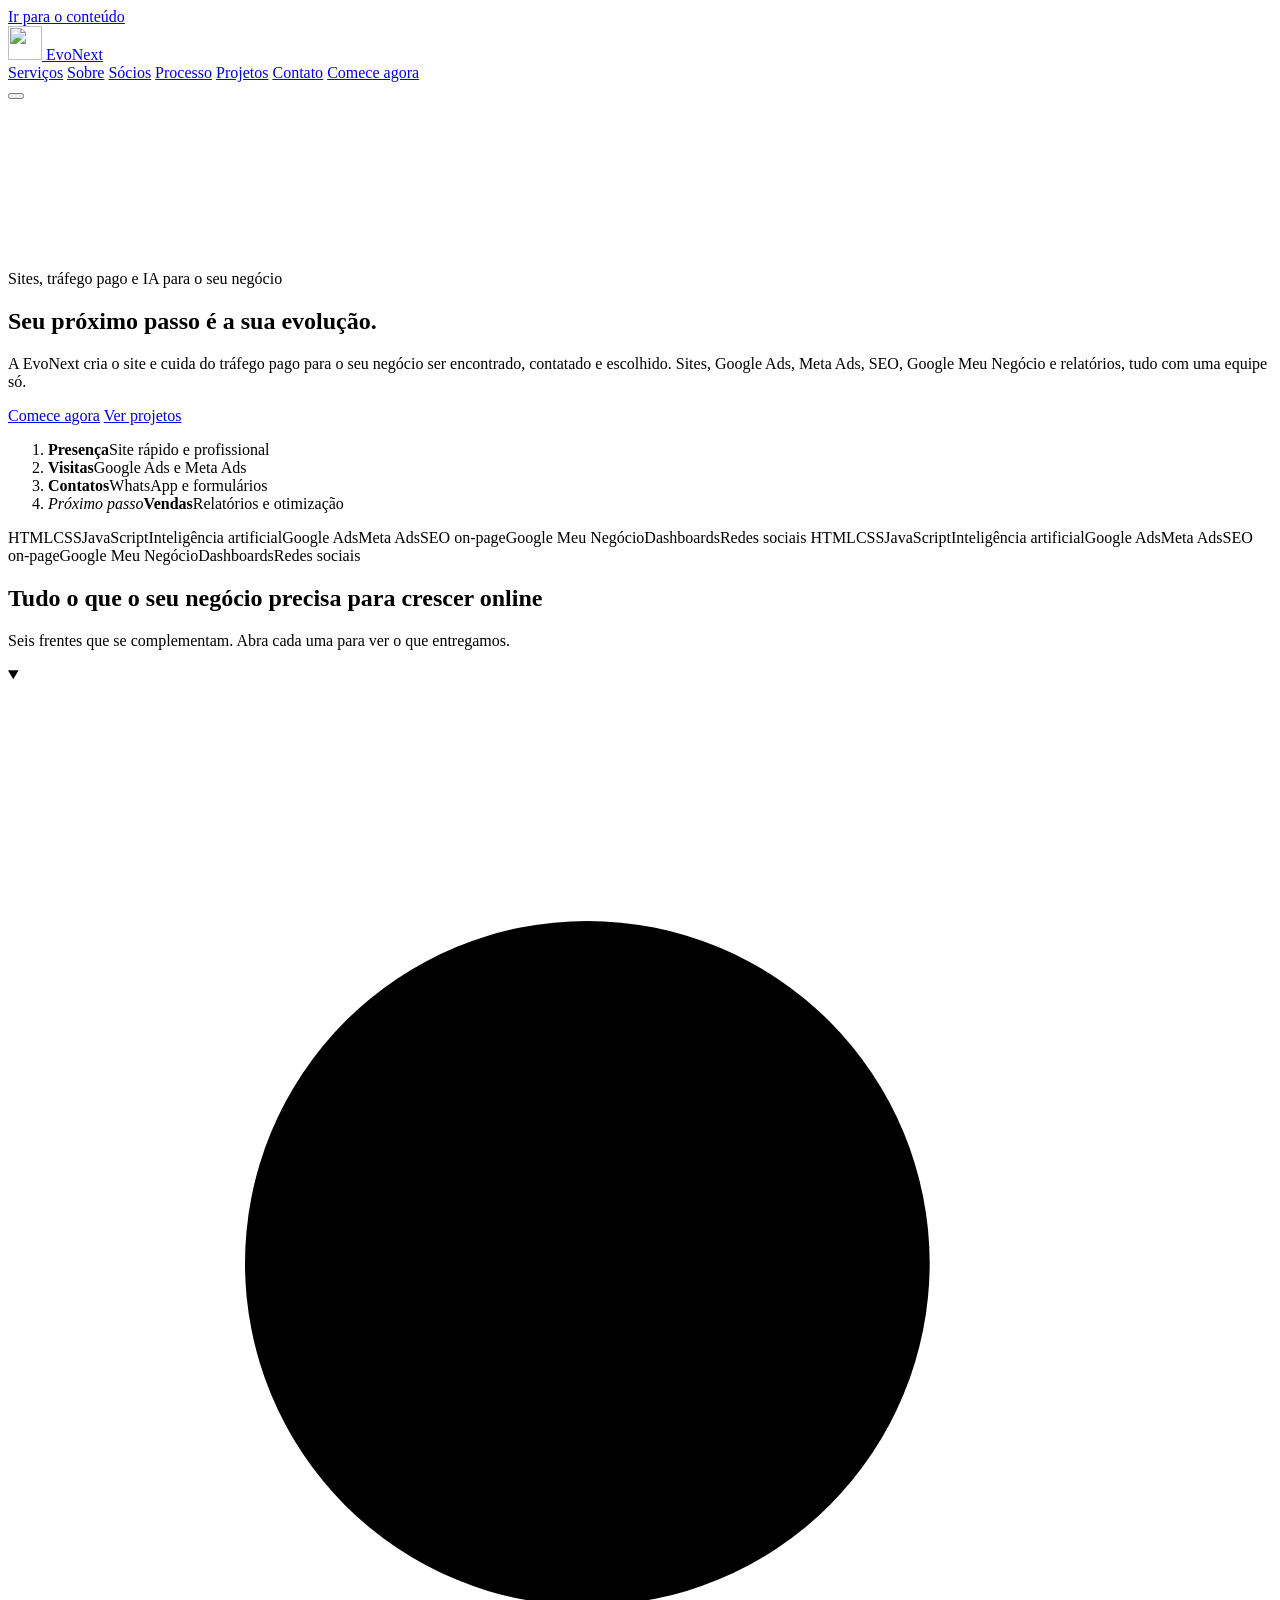
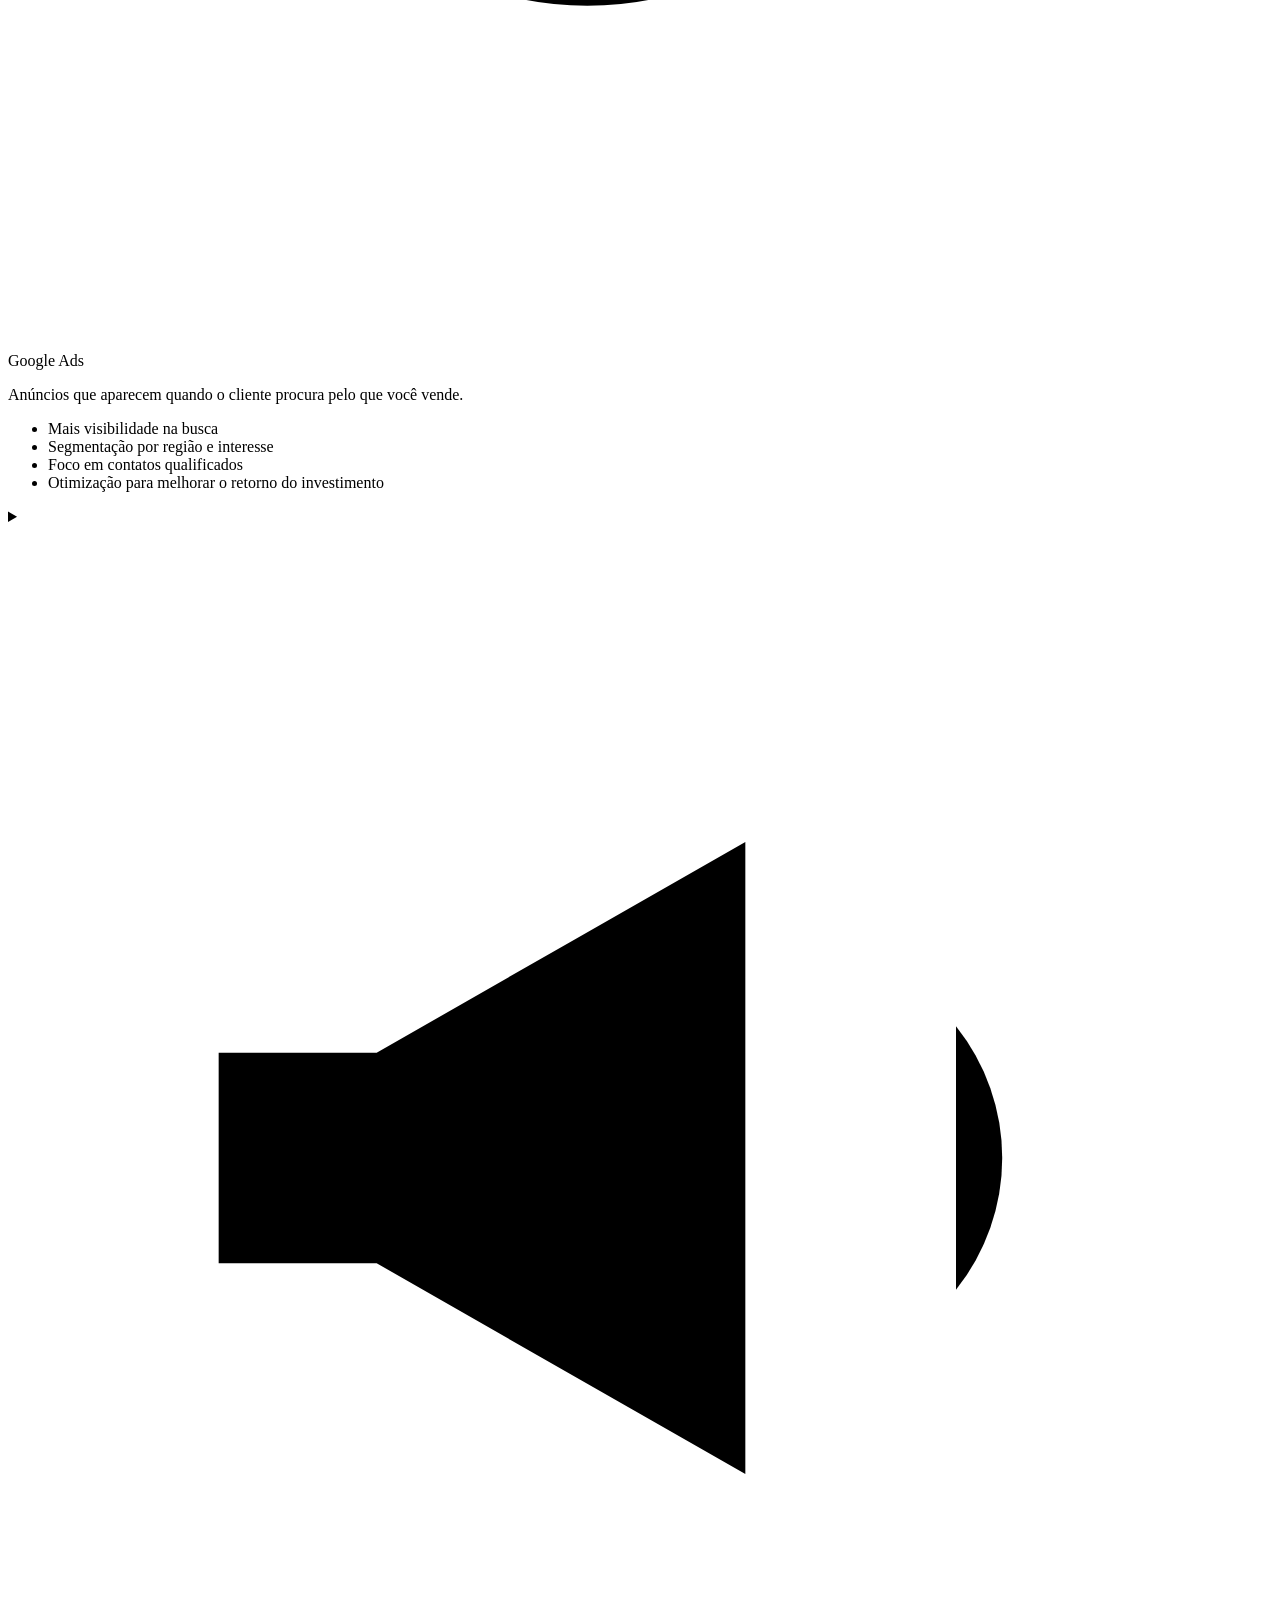
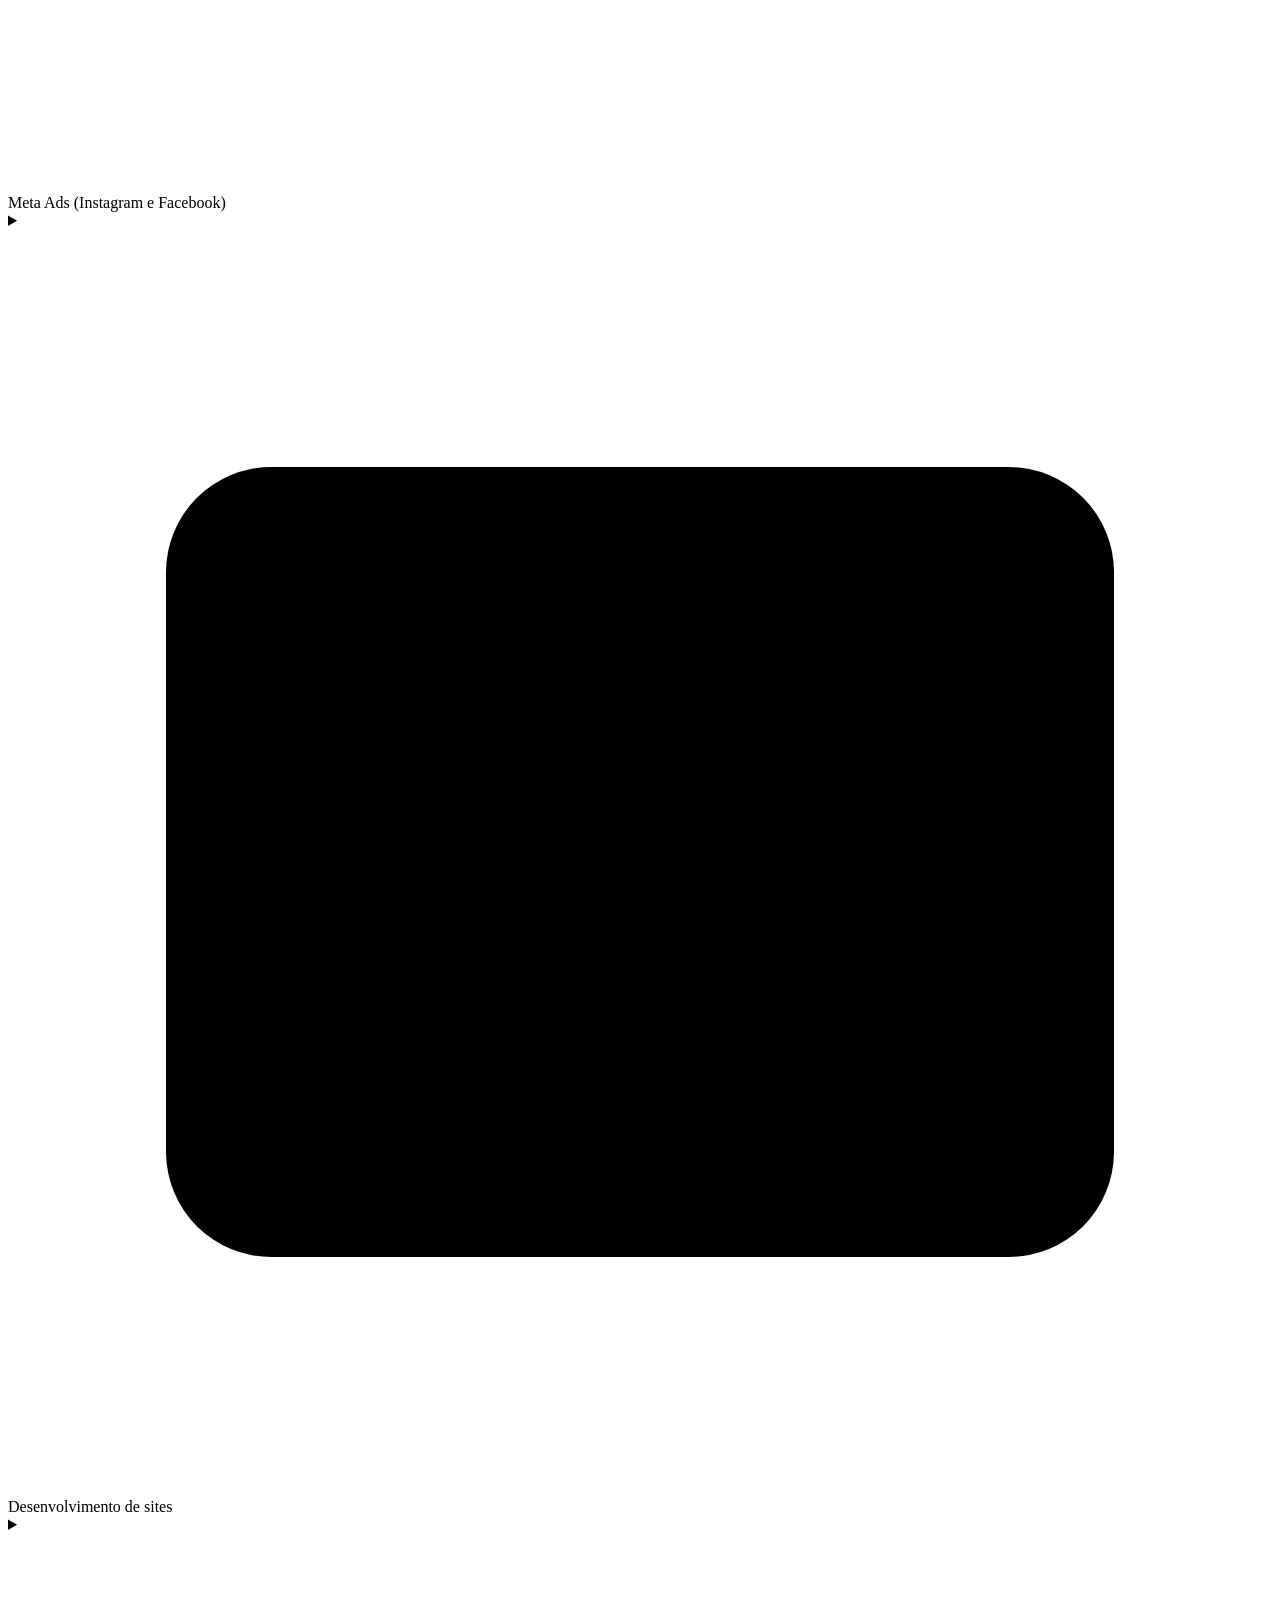
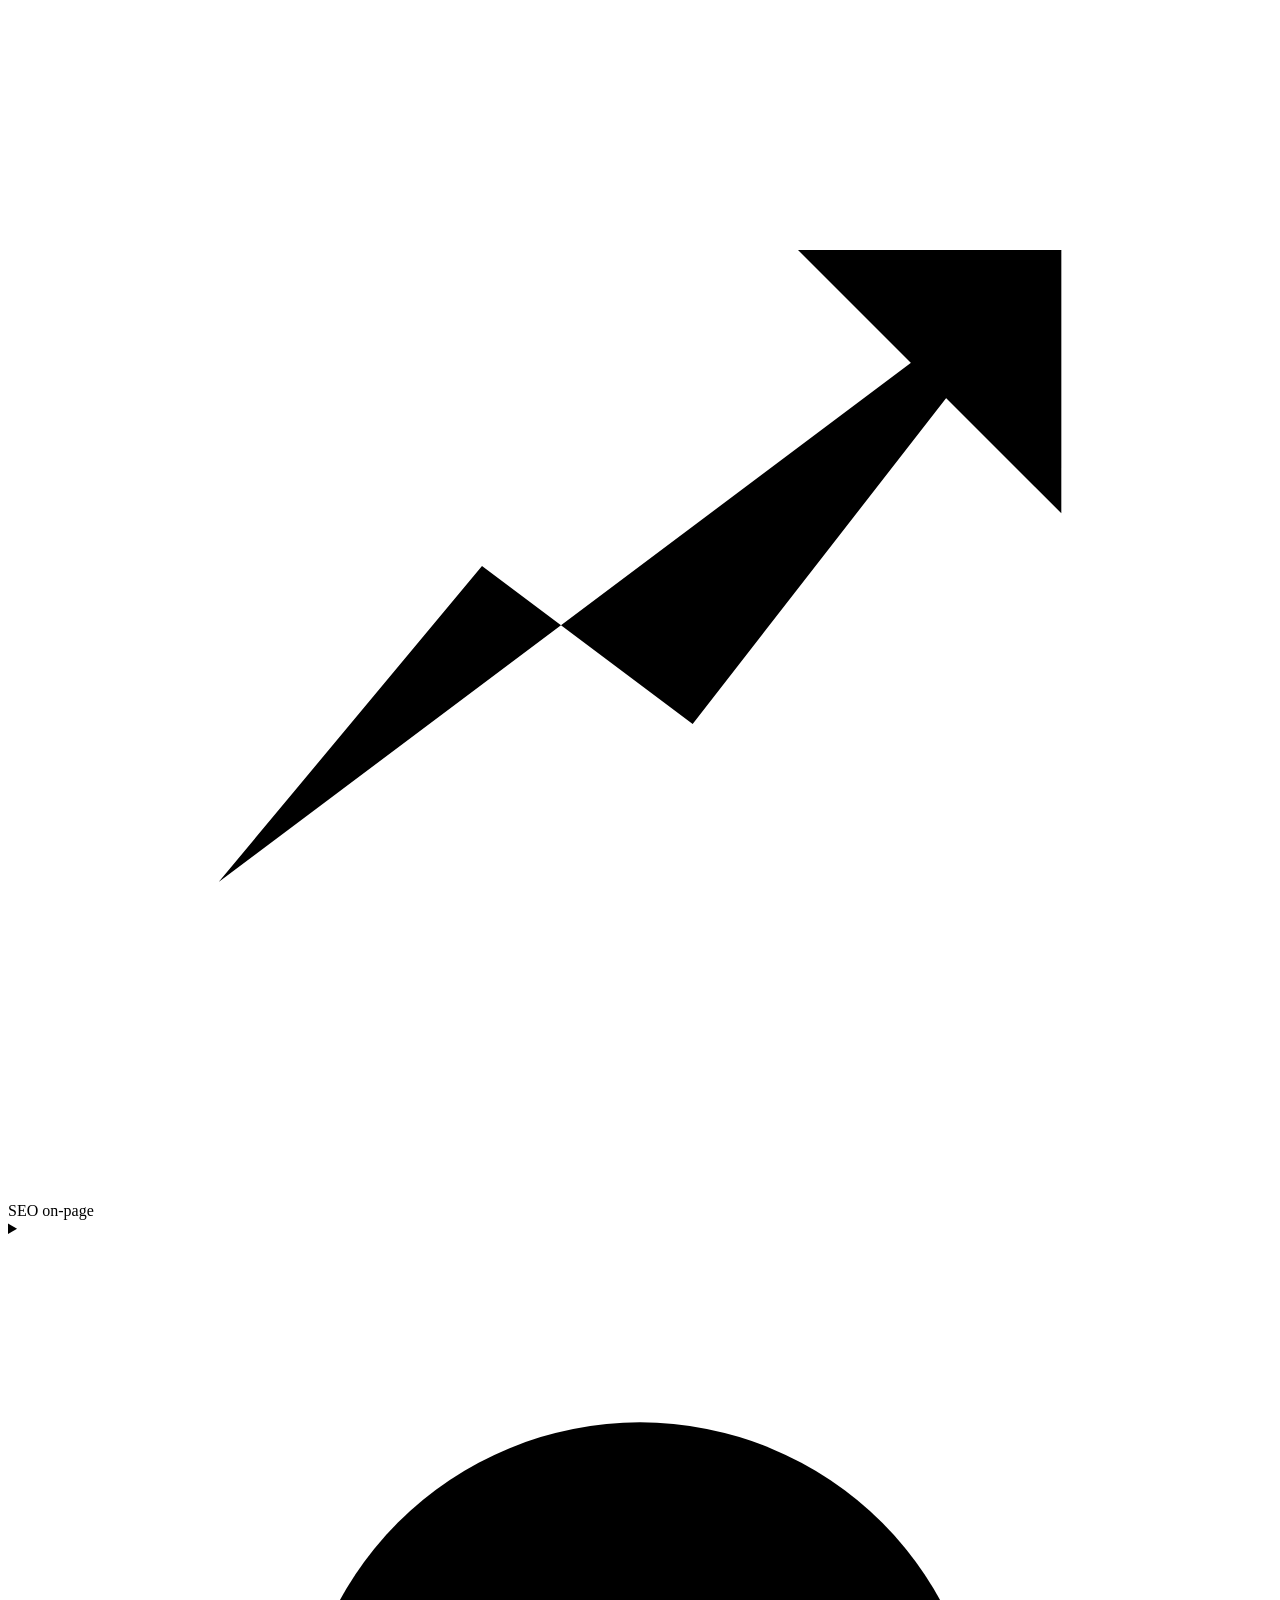
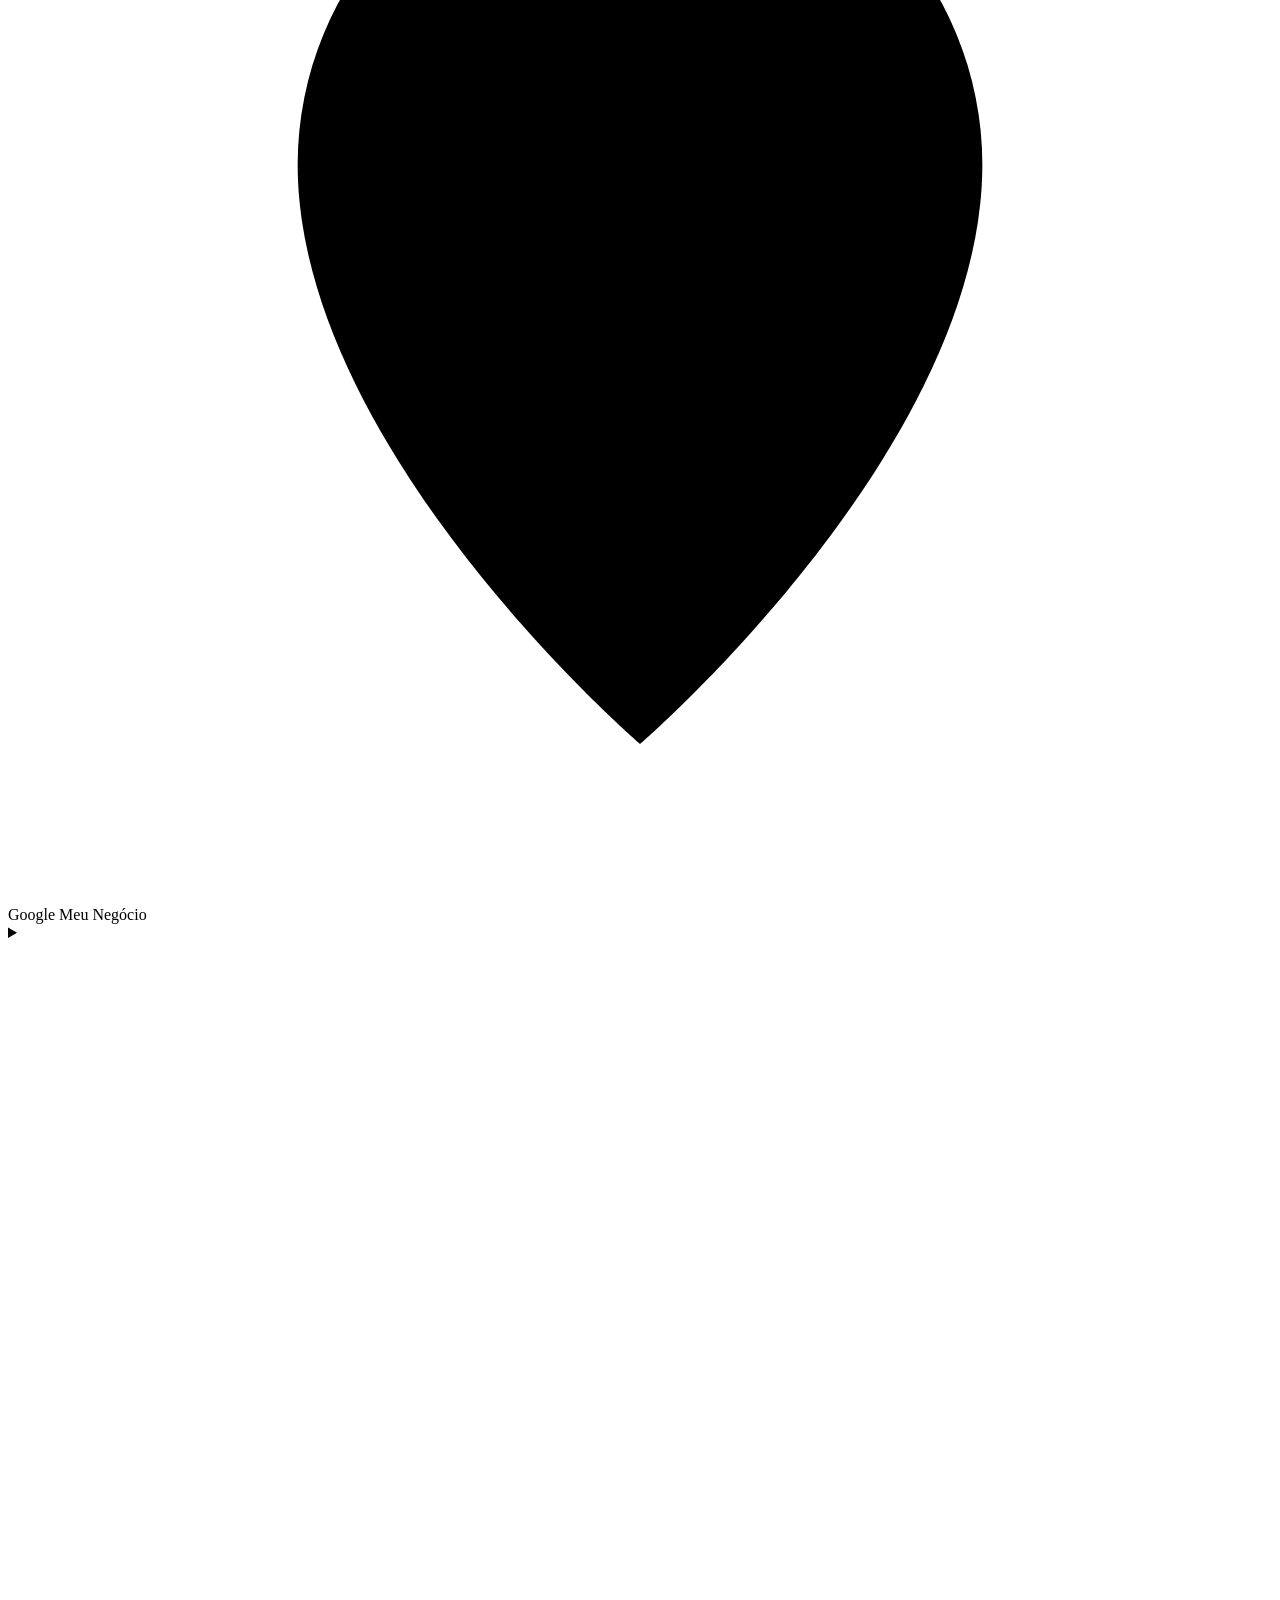
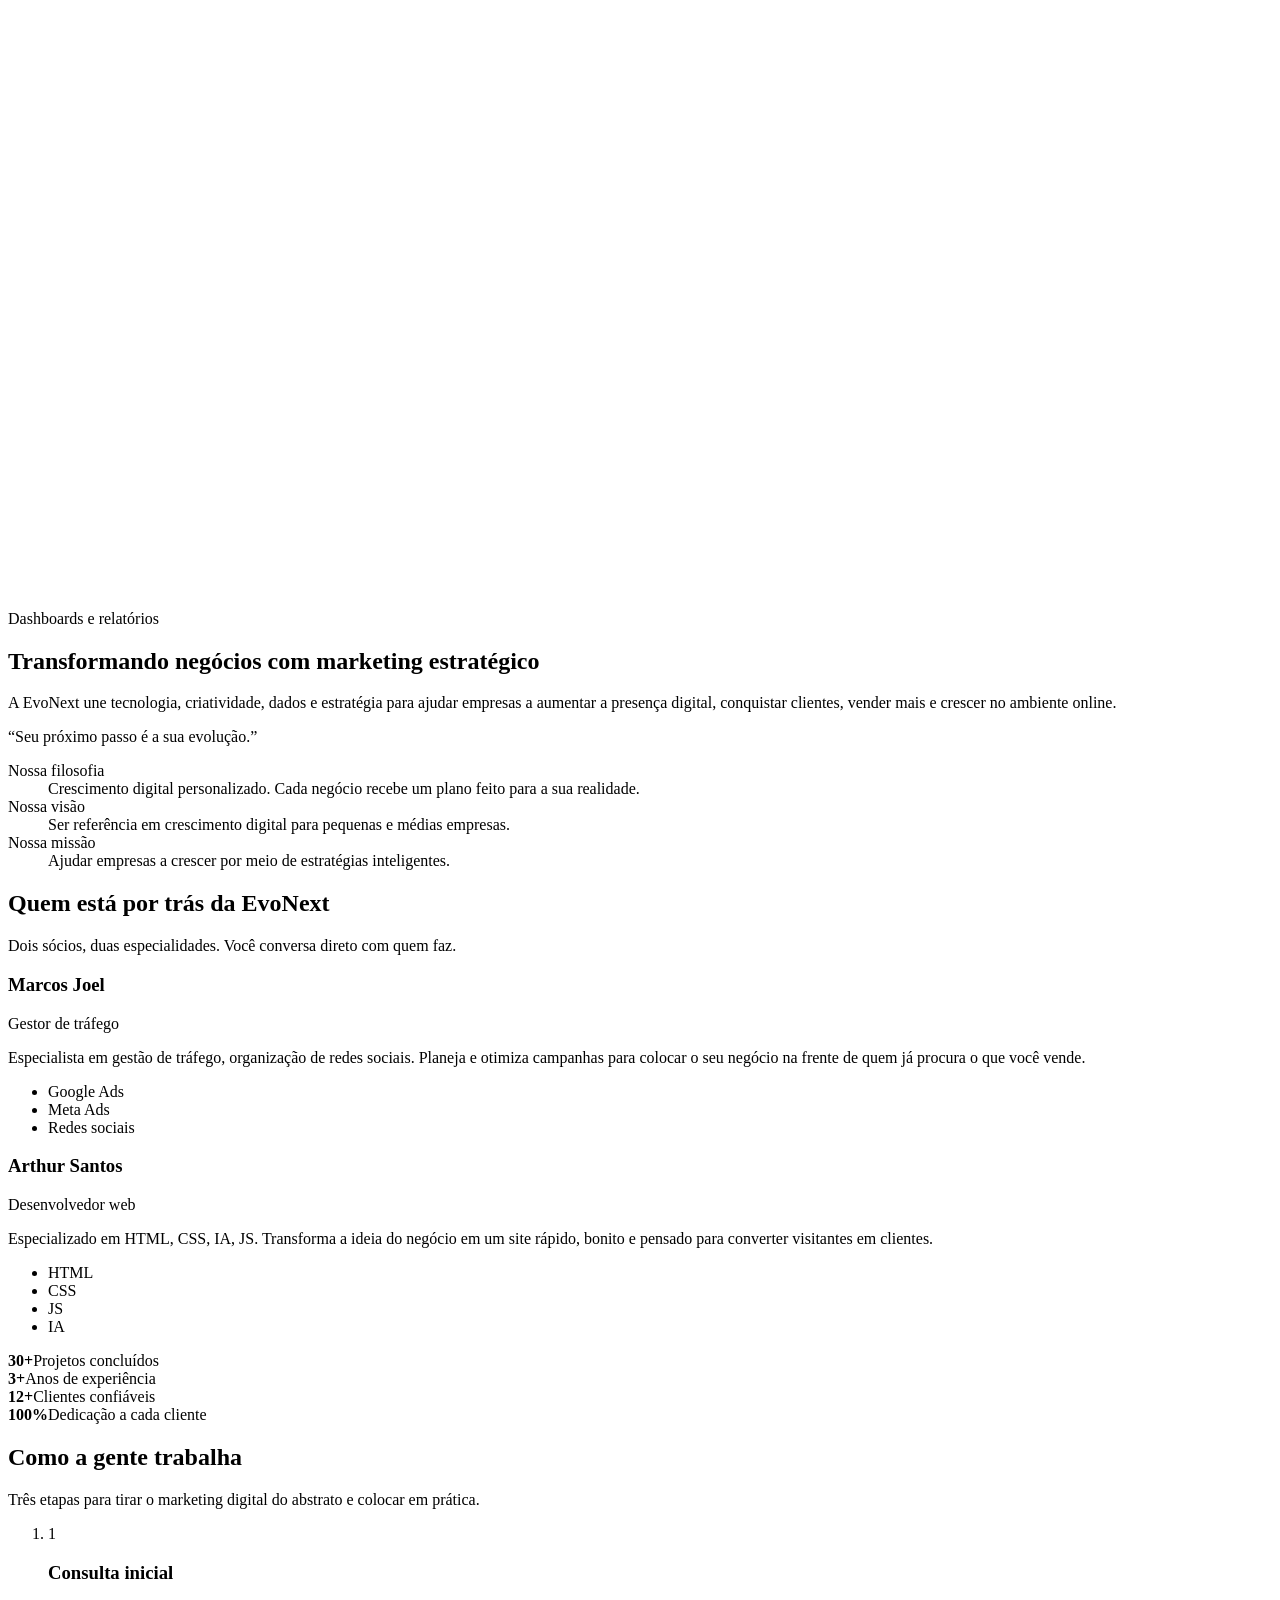
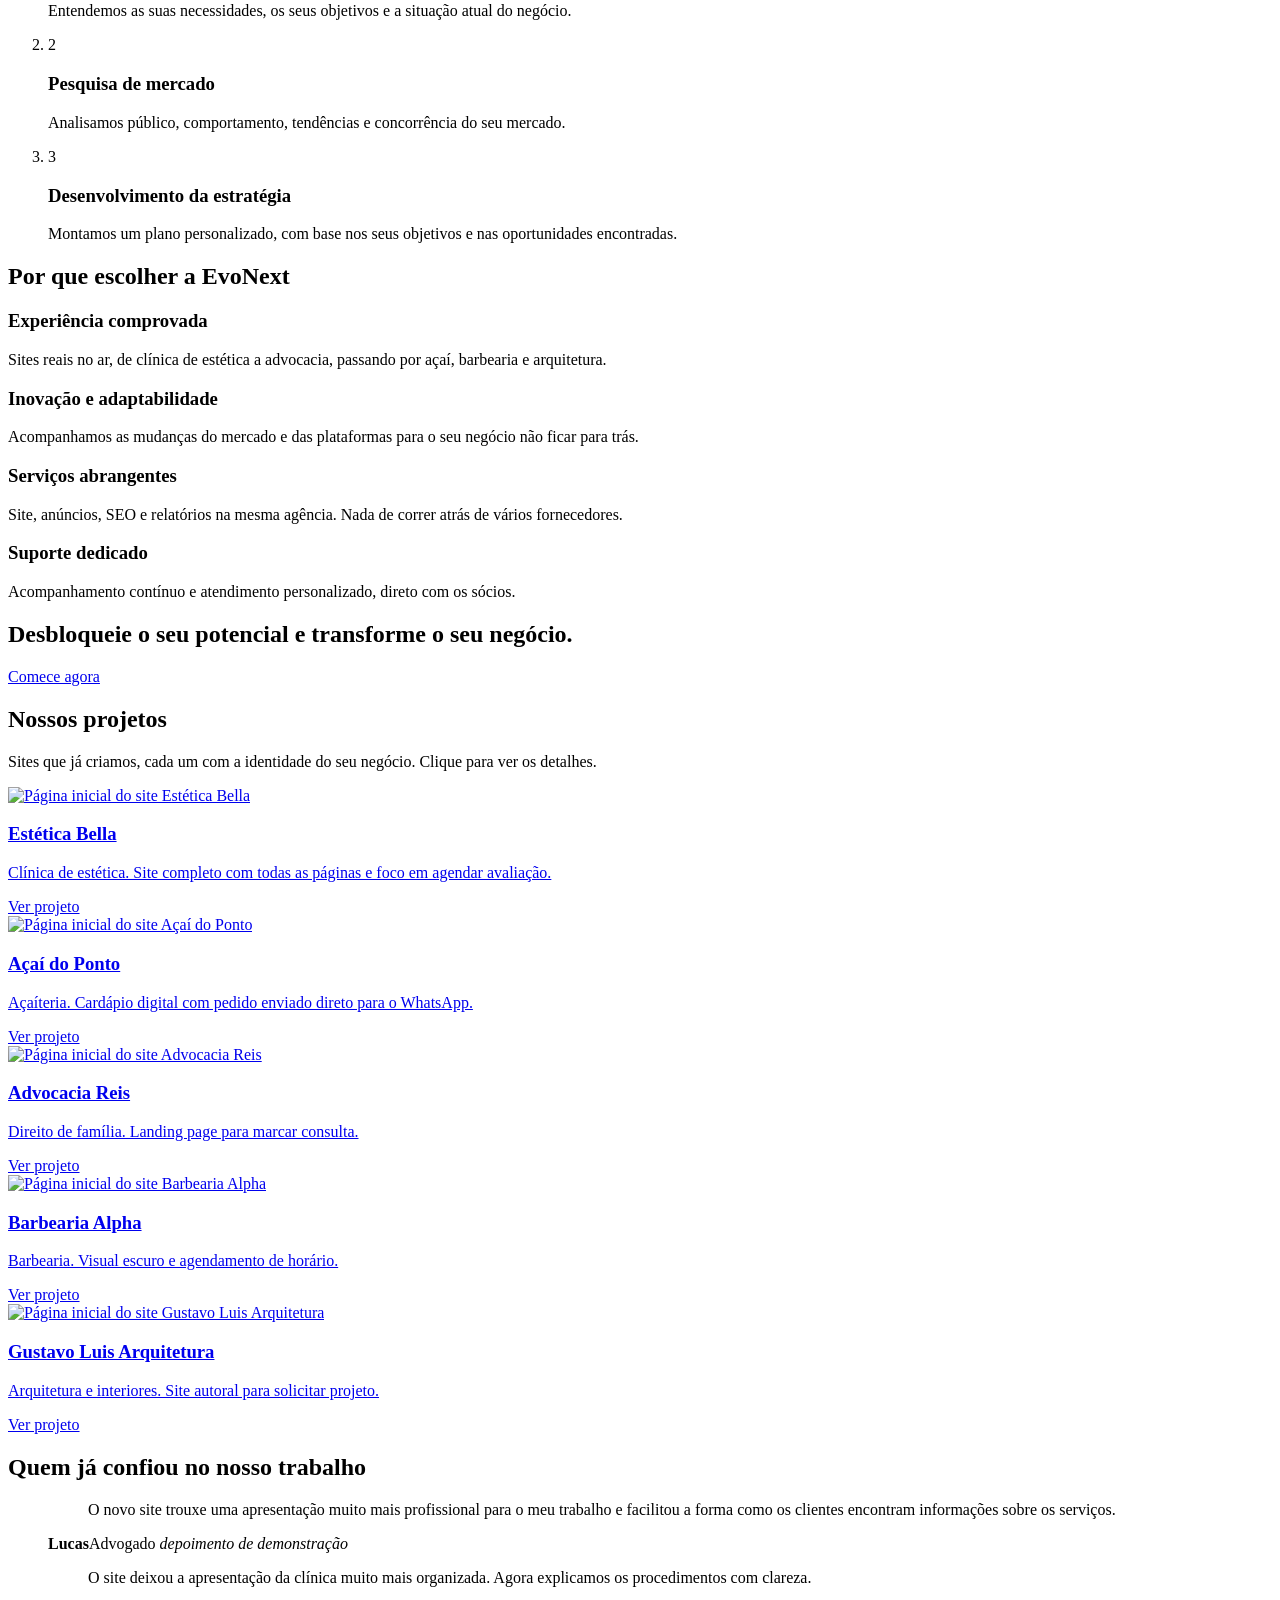
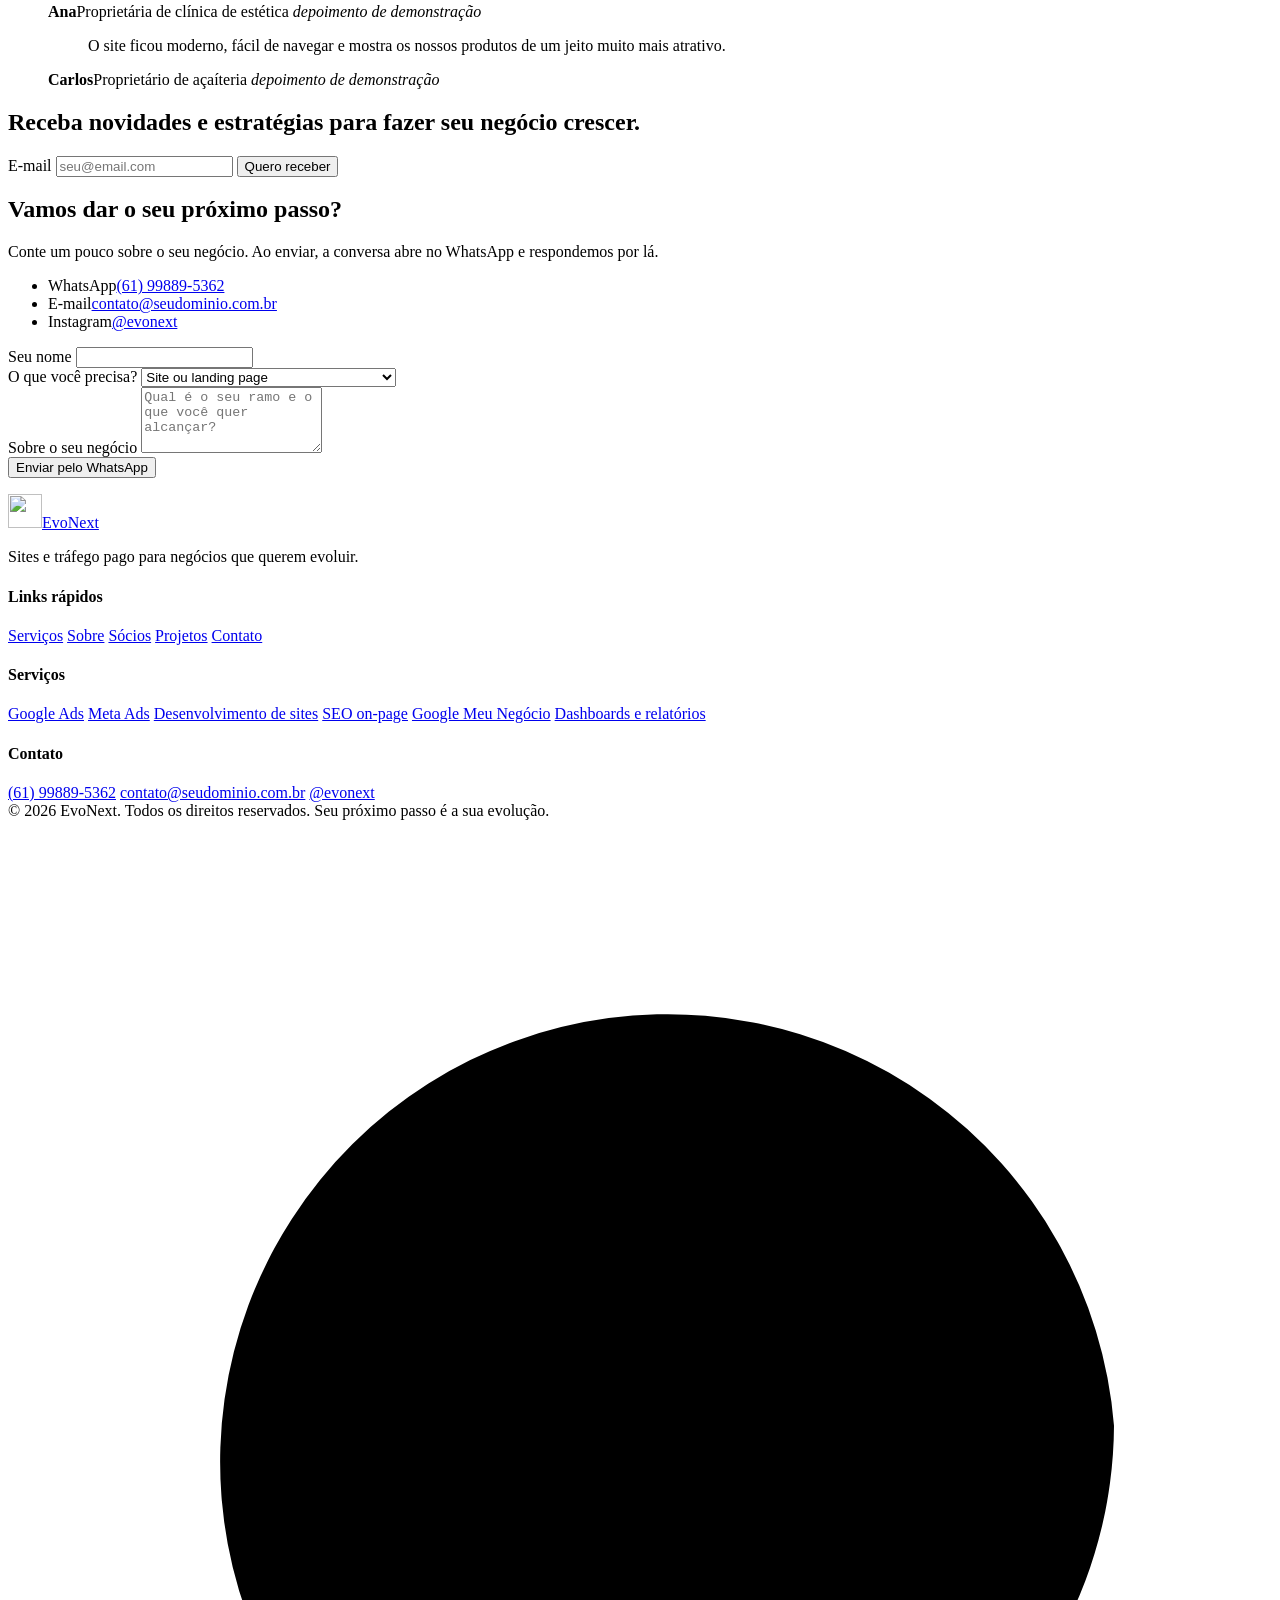
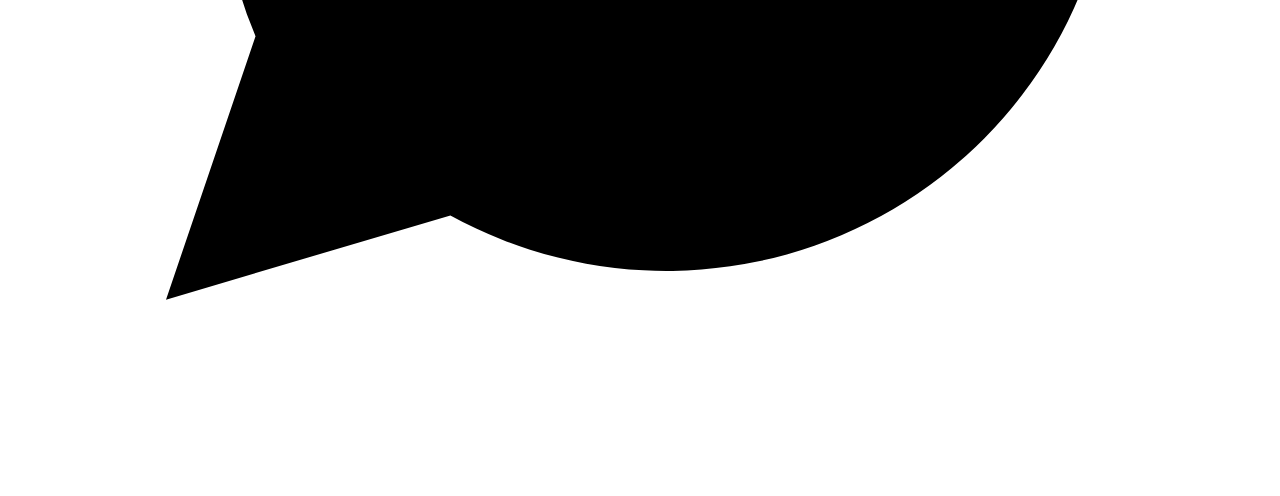
==== index.html @ 7873445c "Add files via upload" ====
<!DOCTYPE html>
<html lang="pt-BR">
<head>
  <meta charset="UTF-8">
  <meta name="viewport" content="width=device-width, initial-scale=1">
  <title>EvoNext | Sites e tráfego pago para o seu negócio crescer</title>
  <meta name="description" content="A EvoNext cria sites e gerencia tráfego pago (Google Ads e Meta Ads) para empresas que querem ser encontradas, contatadas e escolhidas. Seu próximo passo é a sua evolução.">
  <meta name="theme-color" content="#050817">
  <link rel="icon" type="image/svg+xml" href="images/favicon.svg">
  <link rel="preconnect" href="https://fonts.googleapis.com">
  <link rel="preconnect" href="https://fonts.gstatic.com" crossorigin>
  <link href="https://fonts.googleapis.com/css2?family=Bricolage+Grotesque:opsz,wght@12..96,500;12..96,700;12..96,800&family=Hanken+Grotesk:wght@400;500;600;700&display=swap" rel="stylesheet">
  <link rel="stylesheet" href="css/style.css">
</head>
<body>
  <a class="skip" href="#conteudo">Ir para o conteúdo</a>

  <!-- HEADER -->
  <header class="site-header" id="topo">
    <div class="wrap header-in">
      <a class="brand" href="#topo" aria-label="EvoNext, início">
        <img src="images/logo.svg" alt="" width="34" height="34">
        <span>EvoNext</span>
      </a>
      <nav class="nav" id="menu" aria-label="Principal">
        <a href="#servicos">Serviços</a>
        <a href="#sobre">Sobre</a>
        <a href="#socios">Sócios</a>
        <a href="#processo">Processo</a>
        <a href="#projetos">Projetos</a>
        <a href="#contato">Contato</a>
        <a class="btn btn-primary nav-cta" data-whatsapp data-msg="Olá! Vim pelo site da EvoNext e quero começar agora." href="#contato">Comece agora</a>
      </nav>
      <button class="burger" id="burger" aria-expanded="false" aria-controls="menu" aria-label="Abrir menu">
        <span></span><span></span><span></span>
      </button>
    </div>
  </header>

  <main id="conteudo">

    <!-- HERO -->
    <section class="hero">
      <canvas id="fx" class="hero-canvas" aria-hidden="true"></canvas>
      <div class="wrap hero-grid">
        <div class="hero-copy">
          <p class="chip"><span class="dot" aria-hidden="true"></span>Sites, tráfego pago e IA para o seu negócio</p>
          <h1>Seu próximo passo é a sua <span class="grad">evolução.</span></h1>
          <p class="lead">A EvoNext cria o site e cuida do tráfego pago para o seu negócio ser encontrado, contatado e escolhido. Sites, Google Ads, Meta Ads, SEO, Google Meu Negócio e relatórios, tudo com uma equipe só.</p>
          <div class="cta-row">
            <a class="btn btn-primary" data-whatsapp data-msg="Olá! Quero conversar sobre um site e tráfego pago para o meu negócio." href="#contato">Comece agora</a>
            <a class="btn btn-ghost" href="#projetos">Ver projetos</a>
          </div>
        </div>

        <ol class="stairs" aria-label="Como o seu negócio evolui com a EvoNext">
          <li class="step s1"><b>Presença</b><span>Site rápido e profissional</span></li>
          <li class="step s2"><b>Visitas</b><span>Google Ads e Meta Ads</span></li>
          <li class="step s3"><b>Contatos</b><span>WhatsApp e formulários</span></li>
          <li class="step s4"><i class="next">Próximo passo</i><b>Vendas</b><span>Relatórios e otimização</span></li>
        </ol>
      </div>
    </section>

    <!-- FAIXA DE TECNOLOGIAS -->
    <div class="marquee" aria-hidden="true">
      <div class="marquee-track">
        <span>HTML</span><span>CSS</span><span>JavaScript</span><span>Inteligência artificial</span><span>Google Ads</span><span>Meta Ads</span><span>SEO on-page</span><span>Google Meu Negócio</span><span>Dashboards</span><span>Redes sociais</span>
        <span>HTML</span><span>CSS</span><span>JavaScript</span><span>Inteligência artificial</span><span>Google Ads</span><span>Meta Ads</span><span>SEO on-page</span><span>Google Meu Negócio</span><span>Dashboards</span><span>Redes sociais</span>
      </div>
    </div>

    <!-- SERVIÇOS -->
    <section class="sec" id="servicos">
      <div class="wrap split">
        <div class="split-head">
          <h2>Tudo o que o seu negócio precisa para crescer online</h2>
          <p class="muted">Seis frentes que se complementam. Abra cada uma para ver o que entregamos.</p>
        </div>

        <div class="acc">
          <details name="servico" open>
            <summary>
              <svg viewBox="0 0 24 24" aria-hidden="true"><circle cx="11" cy="11" r="6.5"/><path d="m20 20-4.2-4.2"/></svg>
              <span>Google Ads</span>
            </summary>
            <div class="acc-body">
              <p>Anúncios que aparecem quando o cliente procura pelo que você vende.</p>
              <ul><li>Mais visibilidade na busca</li><li>Segmentação por região e interesse</li><li>Foco em contatos qualificados</li><li>Otimização para melhorar o retorno do investimento</li></ul>
            </div>
          </details>
          <details name="servico">
            <summary>
              <svg viewBox="0 0 24 24" aria-hidden="true"><path d="M4 10v4h3l7 4V6L7 10H4Z"/><path d="M18 9.5a4 4 0 0 1 0 5"/></svg>
              <span>Meta Ads (Instagram e Facebook)</span>
            </summary>
            <div class="acc-body">
              <p>Campanhas para colocar a sua marca na frente de quem tem perfil para comprar.</p>
              <ul><li>Reconhecimento de marca</li><li>Engajamento</li><li>Geração de leads</li><li>Vendas</li></ul>
            </div>
          </details>
          <details name="servico">
            <summary>
              <svg viewBox="0 0 24 24" aria-hidden="true"><rect x="3" y="4.5" width="18" height="15" rx="2"/><path d="M3 9h18M7 6.8h.01M10 6.8h.01"/></svg>
              <span>Desenvolvimento de sites</span>
            </summary>
            <div class="acc-body">
              <p>Landing pages e sites completos feitos à mão em HTML, CSS e JavaScript.</p>
              <ul><li>Modernos e responsivos</li><li>Personalizados para o seu negócio</li><li>Pensados para gerar contato e conversão</li><li>Rápidos e prontos para o Google</li></ul>
            </div>
          </details>
          <details name="servico">
            <summary>
              <svg viewBox="0 0 24 24" aria-hidden="true"><path d="M4 18 9 12l4 3 7-9"/><path d="M15 6h5v5"/></svg>
              <span>SEO on-page</span>
            </summary>
            <div class="acc-body">
              <p>Ajustes dentro do próprio site para os mecanismos de busca entenderem e mostrarem melhor a sua empresa.</p>
              <ul><li>Títulos, descrições e estrutura de conteúdo</li><li>Velocidade e boa leitura no celular</li><li>Palavras que o seu cliente realmente pesquisa</li></ul>
            </div>
          </details>
          <details name="servico">
            <summary>
              <svg viewBox="0 0 24 24" aria-hidden="true"><path d="M12 21s6.5-5.6 6.5-11A6.5 6.5 0 0 0 5.5 10C5.5 15.4 12 21 12 21Z"/><circle cx="12" cy="10" r="2.3"/></svg>
              <span>Google Meu Negócio</span>
            </summary>
            <div class="acc-body">
              <p>Perfil da empresa otimizado no Google e no Google Maps, para quem está perto encontrar você primeiro.</p>
              <ul><li>Informações, horários e fotos organizados</li><li>Categorias e serviços bem configurados</li><li>Mais ligações e pedidos de rota</li></ul>
            </div>
          </details>
          <details name="servico">
            <summary>
              <svg viewBox="0 0 24 24" aria-hidden="true"><path d="M5 20V11M12 20V4M19 20v-6"/></svg>
              <span>Dashboards e relatórios</span>
            </summary>
            <div class="acc-body">
              <p>Os números das campanhas explicados de forma simples, para você decidir com clareza.</p>
              <ul><li>Painel com investimento, cliques e contatos</li><li>Relatórios periódicos</li><li>Próximos passos sugeridos a cada análise</li></ul>
            </div>
          </details>
        </div>
      </div>
    </section>

    <!-- SOBRE -->
    <section class="sec sec-mist" id="sobre">
      <div class="wrap about">
        <div>
          <h2>Transformando negócios com marketing estratégico</h2>
          <p>A EvoNext une tecnologia, criatividade, dados e estratégia para ajudar empresas a aumentar a presença digital, conquistar clientes, vender mais e crescer no ambiente online.</p>
          <p class="quote-lema">“Seu próximo passo é a sua evolução.”</p>
        </div>
        <dl class="pillars">
          <div><dt>Nossa filosofia</dt><dd>Crescimento digital personalizado. Cada negócio recebe um plano feito para a sua realidade.</dd></div>
          <div><dt>Nossa visão</dt><dd>Ser referência em crescimento digital para pequenas e médias empresas.</dd></div>
          <div><dt>Nossa missão</dt><dd>Ajudar empresas a crescer por meio de estratégias inteligentes.</dd></div>
        </dl>
      </div>
    </section>

    <!-- SÓCIOS -->
    <section class="sec" id="socios">
      <div class="wrap">
        <div class="sec-head">
          <h2>Quem está por trás da EvoNext</h2>
          <p class="muted">Dois sócios, duas especialidades. Você conversa direto com quem faz.</p>
        </div>
        <div class="people">
          <article class="person">
            <div class="avatar" data-initials="MJ">
              <img src="images/socios/marcos.jpg" alt="Marcos Joel, gestor de tráfego da EvoNext" style="object-position: 45% 18%" onerror="this.remove()">
            </div>
            <div>
              <h3>Marcos Joel</h3>
              <p class="role">Gestor de tráfego</p>
              <p>Especialista em gestão de tráfego, organização de redes sociais. Planeja e otimiza campanhas para colocar o seu negócio na frente de quem já procura o que você vende.</p>
              <ul class="tags"><li>Google Ads</li><li>Meta Ads</li><li>Redes sociais</li></ul>
            </div>
          </article>
          <article class="person">
            <div class="avatar" data-initials="AS">
              <img src="images/socios/arthur.jpg" alt="Arthur Santos, desenvolvedor web da EvoNext" style="object-position: 58% 20%" onerror="this.remove()">
            </div>
            <div>
              <h3>Arthur Santos</h3>
              <p class="role">Desenvolvedor web</p>
              <p> Especializado em HTML, CSS, IA, JS. Transforma a ideia do negócio em um site rápido, bonito e pensado para converter visitantes em clientes.</p>
              <ul class="tags"><li>HTML</li><li>CSS</li><li>JS</li><li>IA</li></ul>
            </div>
          </article>
        </div>
      </div>
    </section>

    <!-- NÚMEROS -->
    <section class="numbers" aria-label="Números da EvoNext">
      <div class="wrap num-grid">
        <div class="num"><strong data-count="30" data-suffix="+">30+</strong><span>Projetos concluídos</span></div>
        <div class="num"><strong data-count="3" data-suffix="+">3+</strong><span>Anos de experiência</span></div>
        <div class="num"><strong data-count="12" data-suffix="+">12+</strong><span>Clientes confiáveis</span></div>
        <div class="num"><strong data-count="100" data-suffix="%">100%</strong><span>Dedicação a cada cliente</span></div>
      </div>
    </section>

    <!-- PROCESSO -->
    <section class="sec" id="processo">
      <div class="wrap">
        <div class="sec-head">
          <h2>Como a gente trabalha</h2>
          <p class="muted">Três etapas para tirar o marketing digital do abstrato e colocar em prática.</p>
        </div>
        <ol class="process">
          <li>
            <span class="p-n">1</span>
            <h3>Consulta inicial</h3>
            <p>Entendemos as suas necessidades, os seus objetivos e a situação atual do negócio.</p>
          </li>
          <li>
            <span class="p-n">2</span>
            <h3>Pesquisa de mercado</h3>
            <p>Analisamos público, comportamento, tendências e concorrência do seu mercado.</p>
          </li>
          <li>
            <span class="p-n">3</span>
            <h3>Desenvolvimento da estratégia</h3>
            <p>Montamos um plano personalizado, com base nos seus objetivos e nas oportunidades encontradas.</p>
          </li>
        </ol>
      </div>
    </section>

    <!-- DIFERENCIAIS -->
    <section class="sec sec-mist" id="diferenciais">
      <div class="wrap">
        <div class="sec-head">
          <h2>Por que escolher a EvoNext</h2>
        </div>
        <div class="reasons">
          <div><h3>Experiência comprovada</h3><p>Sites reais no ar, de clínica de estética a advocacia, passando por açaí, barbearia e arquitetura.</p></div>
          <div><h3>Inovação e adaptabilidade</h3><p>Acompanhamos as mudanças do mercado e das plataformas para o seu negócio não ficar para trás.</p></div>
          <div><h3>Serviços abrangentes</h3><p>Site, anúncios, SEO e relatórios na mesma agência. Nada de correr atrás de vários fornecedores.</p></div>
          <div><h3>Suporte dedicado</h3><p>Acompanhamento contínuo e atendimento personalizado, direto com os sócios.</p></div>
        </div>
      </div>
    </section>

    <!-- CTA -->
    <section class="cta-band">
      <div class="wrap cta-in">
        <h2>Desbloqueie o seu potencial e transforme o seu negócio.</h2>
        <a class="btn btn-amber" data-whatsapp data-msg="Olá! Quero desbloquear o potencial do meu negócio com a EvoNext." href="#contato">Comece agora</a>
      </div>
    </section>

    <!-- PROJETOS -->
    <section class="sec" id="projetos">
      <div class="wrap">
        <div class="sec-head">
          <h2>Nossos projetos</h2>
          <p class="muted">Sites que já criamos, cada um com a identidade do seu negócio. Clique para ver os detalhes.</p>
        </div>
        <div class="projects">
          <a class="proj proj-lg" href="estetica-bella/index.html">
            <div class="shot"><img src="images/projetos/estetica-bella.png" alt="Página inicial do site Estética Bella" loading="lazy"></div>
            <div class="proj-info"><h3>Estética Bella</h3><p>Clínica de estética. Site completo com todas as páginas e foco em agendar avaliação.</p><span class="link">Ver projeto</span></div>
          </a>
          <a class="proj proj-lg" href="acai-do-ponto/index.html">
            <div class="shot"><img src="images/projetos/acai-do-ponto.png" alt="Página inicial do site Açaí do Ponto" loading="lazy"></div>
            <div class="proj-info"><h3>Açaí do Ponto</h3><p>Açaíteria. Cardápio digital com pedido enviado direto para o WhatsApp.</p><span class="link">Ver projeto</span></div>
          </a>
          <a class="proj" href="advocacia-reis/index.html">
            <div class="shot"><img src="images/projetos/advocacia-reis.png" alt="Página inicial do site Advocacia Reis" loading="lazy"></div>
            <div class="proj-info"><h3>Advocacia Reis</h3><p>Direito de família. Landing page para marcar consulta.</p><span class="link">Ver projeto</span></div>
          </a>
          <a class="proj" href="barbearia-alpha/index.html">
            <div class="shot"><img src="images/projetos/barbearia-alpha.png" alt="Página inicial do site Barbearia Alpha" loading="lazy"></div>
            <div class="proj-info"><h3>Barbearia Alpha</h3><p>Barbearia. Visual escuro e agendamento de horário.</p><span class="link">Ver projeto</span></div>
          </a>
          <a class="proj" href="gustavo-luis-arquitetura/index.html">
            <div class="shot"><img src="images/projetos/gustavo-luis-arquitetura.png" alt="Página inicial do site Gustavo Luis Arquitetura" loading="lazy"></div>
            <div class="proj-info"><h3>Gustavo Luis Arquitetura</h3><p>Arquitetura e interiores. Site autoral para solicitar projeto.</p><span class="link">Ver projeto</span></div>
          </a>
        </div>
      </div>
    </section>

    <!-- DEPOIMENTOS -->
    <section class="sec sec-mist" id="depoimentos">
      <div class="wrap">
        <div class="sec-head">
          <h2>Quem já confiou no nosso trabalho</h2>
        </div>
        <div class="quotes">
          <!-- DEMONSTRATIVOS: troque pelos depoimentos reais (com autorização) e remova a etiqueta .demo -->
          <figure class="quote quote-lg">
            <blockquote>O novo site trouxe uma apresentação muito mais profissional para o meu trabalho e facilitou a forma como os clientes encontram informações sobre os serviços.</blockquote>
            <figcaption><b>Lucas</b>Advogado <em class="demo">depoimento de demonstração</em></figcaption>
          </figure>
          <figure class="quote">
            <blockquote>O site deixou a apresentação da clínica muito mais organizada. Agora explicamos os procedimentos com clareza.</blockquote>
            <figcaption><b>Ana</b>Proprietária de clínica de estética <em class="demo">depoimento de demonstração</em></figcaption>
          </figure>
          <figure class="quote">
            <blockquote>O site ficou moderno, fácil de navegar e mostra os nossos produtos de um jeito muito mais atrativo.</blockquote>
            <figcaption><b>Carlos</b>Proprietário de açaíteria <em class="demo">depoimento de demonstração</em></figcaption>
          </figure>
        </div>
      </div>
    </section>

    <!-- NEWSLETTER -->
    <section class="news">
      <div class="wrap news-in">
        <div>
          <h2>Receba novidades e estratégias para fazer seu negócio crescer.</h2>
        </div>
        <form id="form-news" class="news-form" novalidate>
          <label class="sr" for="news-email">E-mail</label>
          <input id="news-email" name="email" type="email" placeholder="seu@email.com" autocomplete="email" required>
          <button class="btn btn-primary" type="submit">Quero receber</button>
          <p class="form-msg" id="news-msg" role="status" aria-live="polite"></p>
        </form>
      </div>
    </section>

    <!-- CONTATO -->
    <section class="sec" id="contato">
      <div class="wrap split">
        <div class="split-head">
          <h2>Vamos dar o seu próximo passo?</h2>
          <p class="muted">Conte um pouco sobre o seu negócio. Ao enviar, a conversa abre no WhatsApp e respondemos por lá.</p>
          <ul class="contact-list">
            <li><span>WhatsApp</span><a data-whatsapp data-msg="Olá! Vim pelo site da EvoNext." data-show="phone" href="#contato">(61) 99889-5362</a></li>
            <li><span>E-mail</span><a data-show="email" href="mailto:contato@seudominio.com.br">contato@seudominio.com.br</a></li>
            <li><span>Instagram</span><a data-show="instagram" href="#contato" target="_blank" rel="noopener">@evonext</a></li>
          </ul>
        </div>

        <form id="form-contato" class="form" novalidate>
          <div class="field">
            <label for="nome">Seu nome</label>
            <input id="nome" name="nome" type="text" autocomplete="name" required>
          </div>
          <div class="field">
            <label for="servico">O que você precisa?</label>
            <select id="servico" name="servico">
              <option>Site ou landing page</option>
              <option>Tráfego pago (Google Ads e Meta Ads)</option>
              <option>SEO e Google Meu Negócio</option>
              <option>Site e tráfego juntos</option>
              <option>Ainda não sei, quero uma conversa</option>
            </select>
          </div>
          <div class="field">
            <label for="mensagem">Sobre o seu negócio</label>
            <textarea id="mensagem" name="mensagem" rows="4" placeholder="Qual é o seu ramo e o que você quer alcançar?"></textarea>
          </div>
          <button class="btn btn-primary" type="submit">Enviar pelo WhatsApp</button>
          <p class="form-msg" id="contato-msg" role="status" aria-live="polite"></p>
        </form>
      </div>
    </section>
  </main>

  <!-- RODAPÉ -->
  <footer class="footer">
    <div class="wrap foot-grid">
      <div class="foot-brand">
        <a class="brand brand-light" href="#topo" aria-label="EvoNext, voltar ao topo">
          <img src="images/logo.svg" alt="" width="34" height="34"><span>EvoNext</span>
        </a>
        <p>Sites e tráfego pago para negócios que querem evoluir.</p>
      </div>
      <nav aria-label="Links rápidos">
        <h4>Links rápidos</h4>
        <a href="#servicos">Serviços</a>
        <a href="#sobre">Sobre</a>
        <a href="#socios">Sócios</a>
        <a href="#projetos">Projetos</a>
        <a href="#contato">Contato</a>
      </nav>
      <div>
        <h4>Serviços</h4>
        <a href="#servicos">Google Ads</a>
        <a href="#servicos">Meta Ads</a>
        <a href="#servicos">Desenvolvimento de sites</a>
        <a href="#servicos">SEO on-page</a>
        <a href="#servicos">Google Meu Negócio</a>
        <a href="#servicos">Dashboards e relatórios</a>
      </div>
      <div>
        <h4>Contato</h4>
        <a data-whatsapp data-msg="Olá! Vim pelo site da EvoNext." data-show="phone" href="#contato">(61) 99889-5362</a>
        <a data-show="email" href="mailto:contato@seudominio.com.br">contato@seudominio.com.br</a>
        <a data-show="instagram" href="#contato" target="_blank" rel="noopener">@evonext</a>
      </div>
    </div>
    <div class="wrap foot-base">
      <span>© <span id="ano">2026</span> EvoNext. Todos os direitos reservados.</span>
      <span>Seu próximo passo é a sua evolução.</span>
    </div>
  </footer>

  <a class="wa-float" data-whatsapp data-msg="Olá! Vim pelo site da EvoNext." href="#contato" aria-label="Falar no WhatsApp">
    <svg viewBox="0 0 24 24" aria-hidden="true"><path d="M21 11.5a8.5 8.5 0 0 1-12.6 7.4L3 20.5l1.7-5A8.5 8.5 0 1 1 21 11.5Z"/><path d="M9 9.5c0 3 2.500 5.500 5.500 5.500l1-1.500-1.800-.9-.8.800a4 4 0 0 1-1.800-1.800l.8-.8-.9-1.800Z"/></svg>
  </a>

  <script src="js/main.js"></script>
</body>
</html>
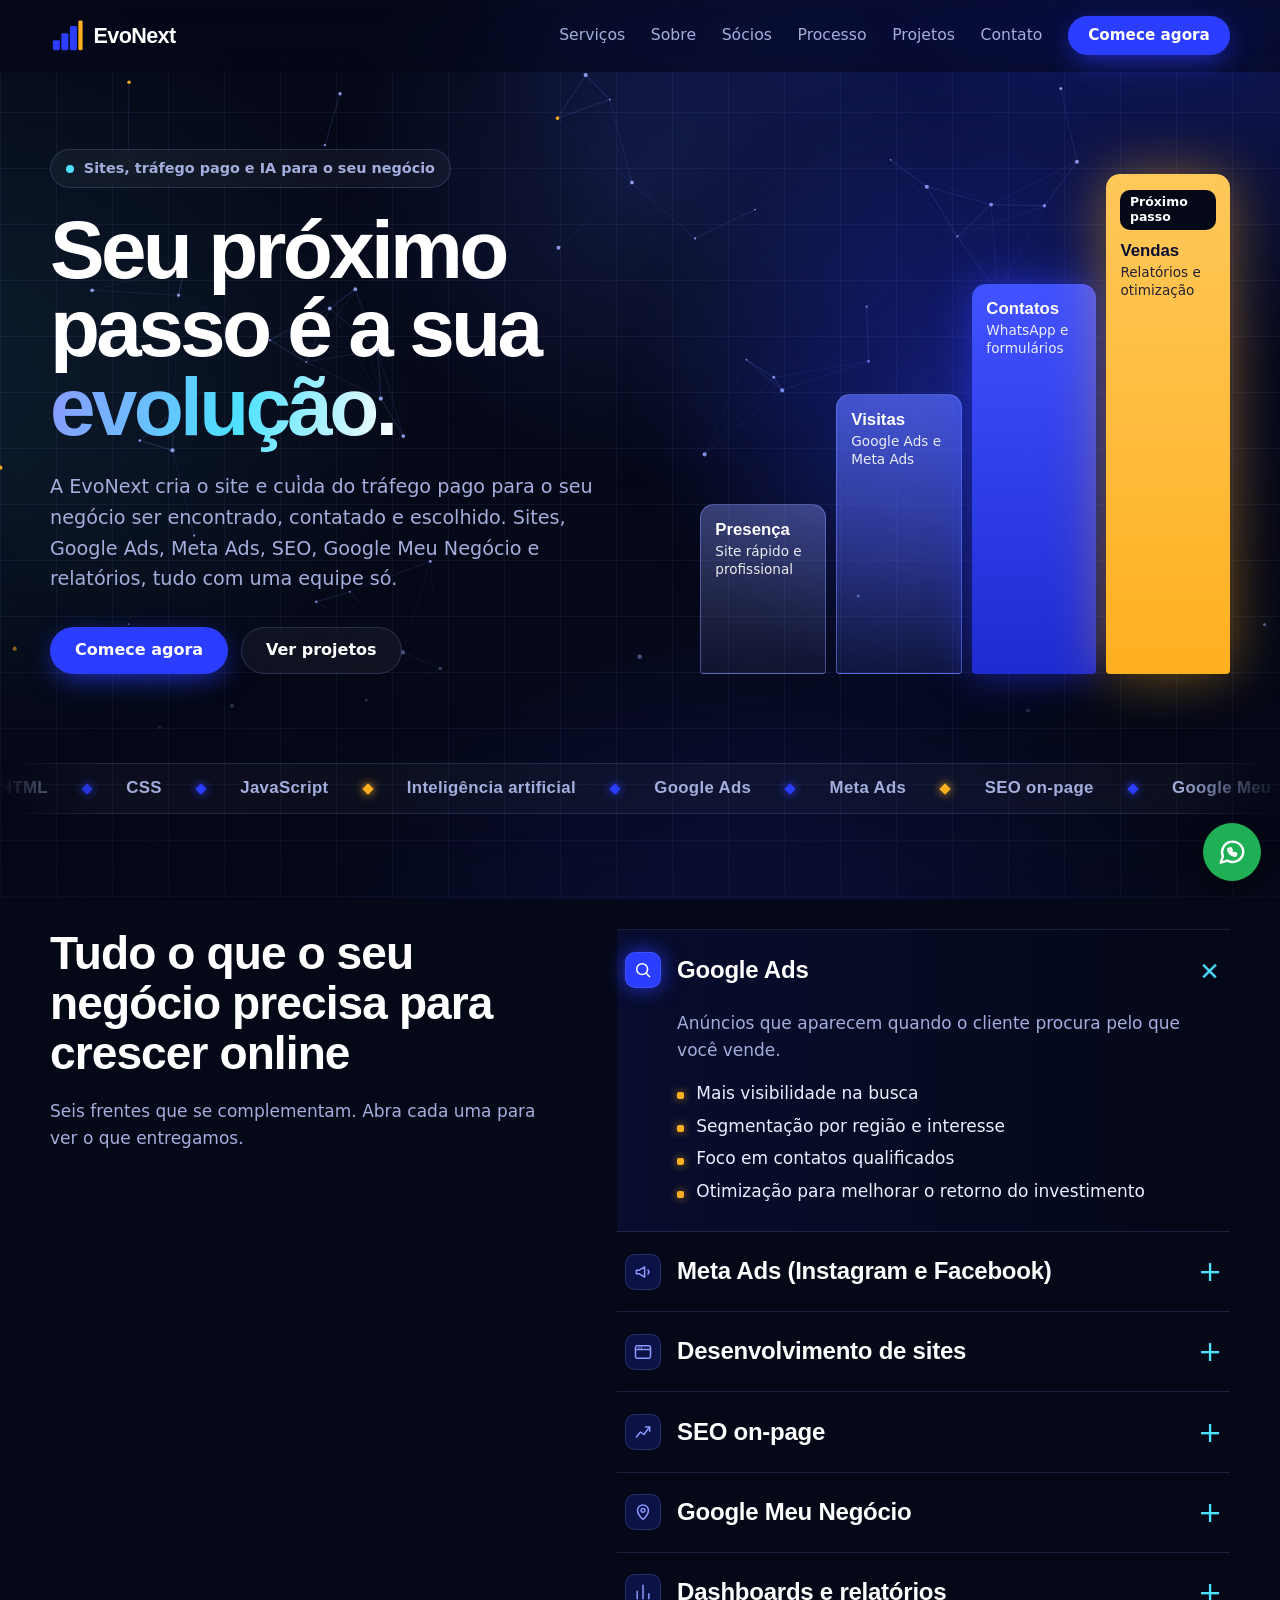
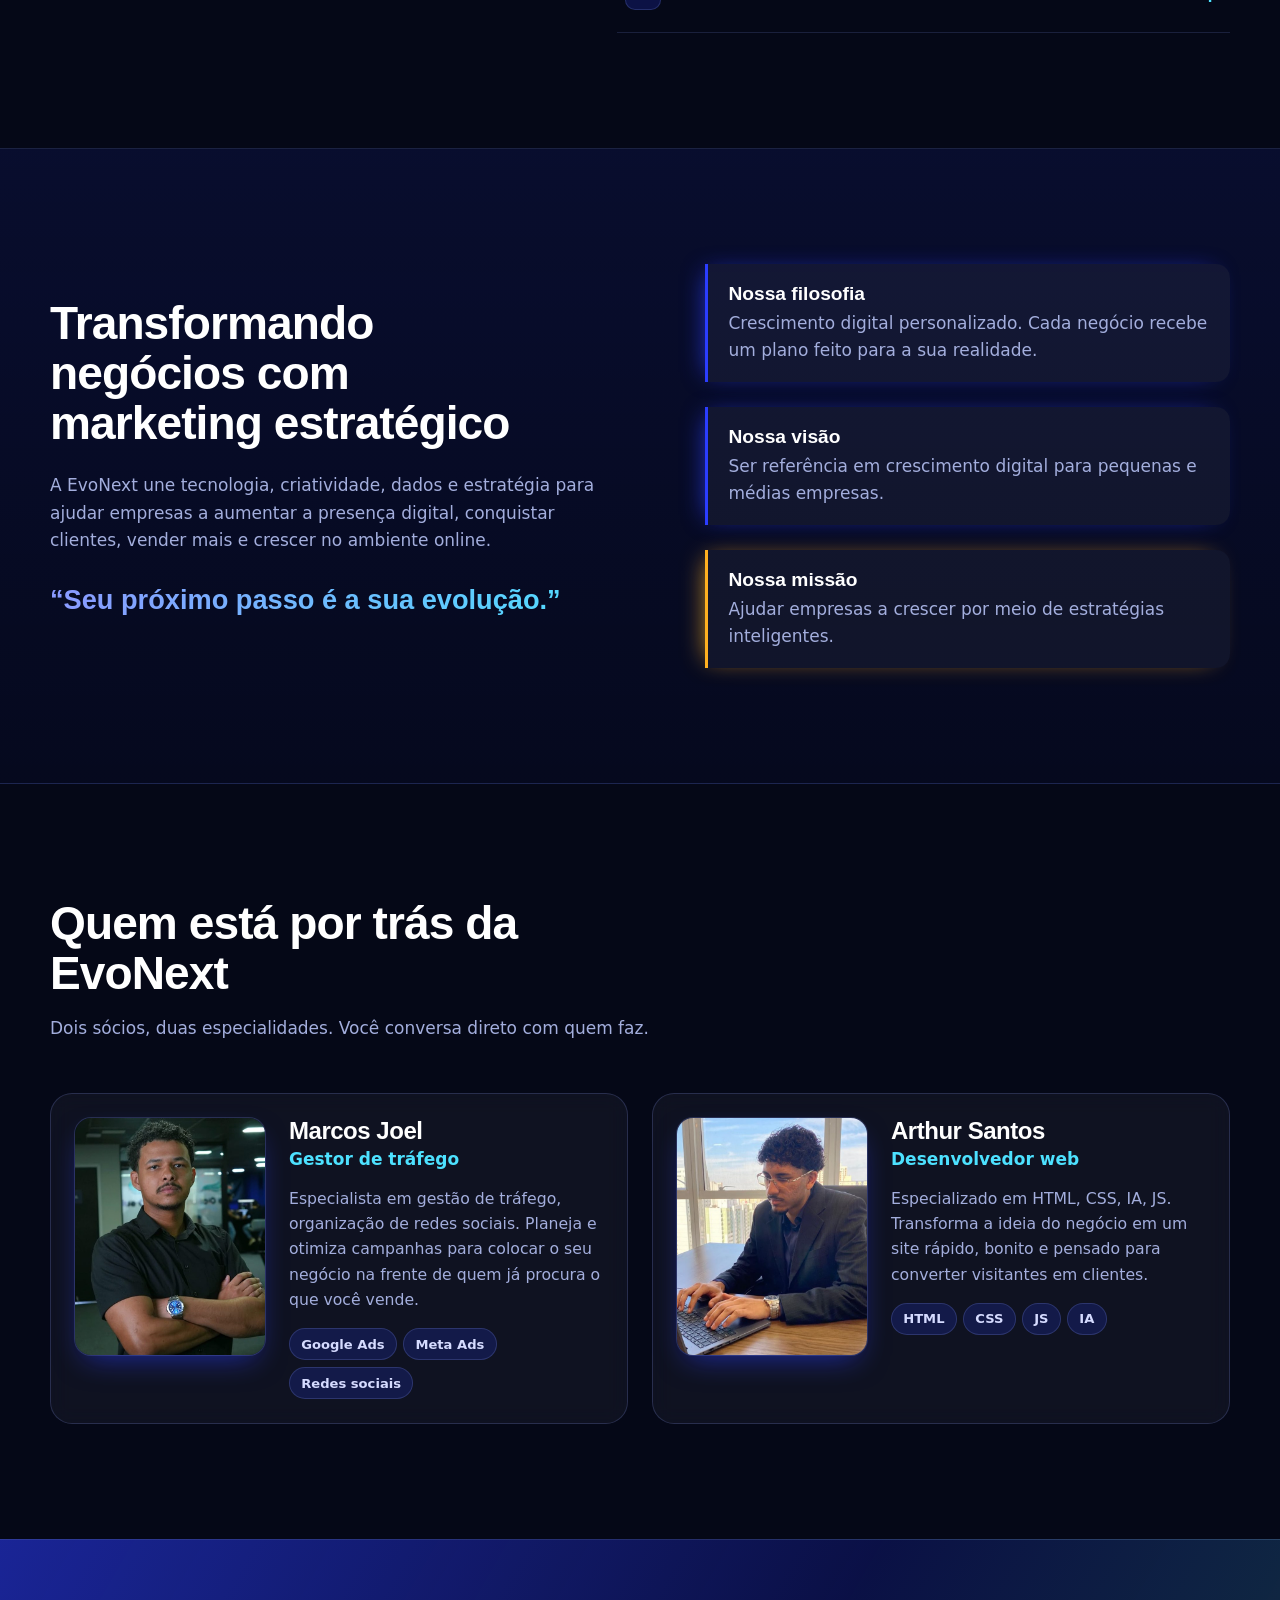
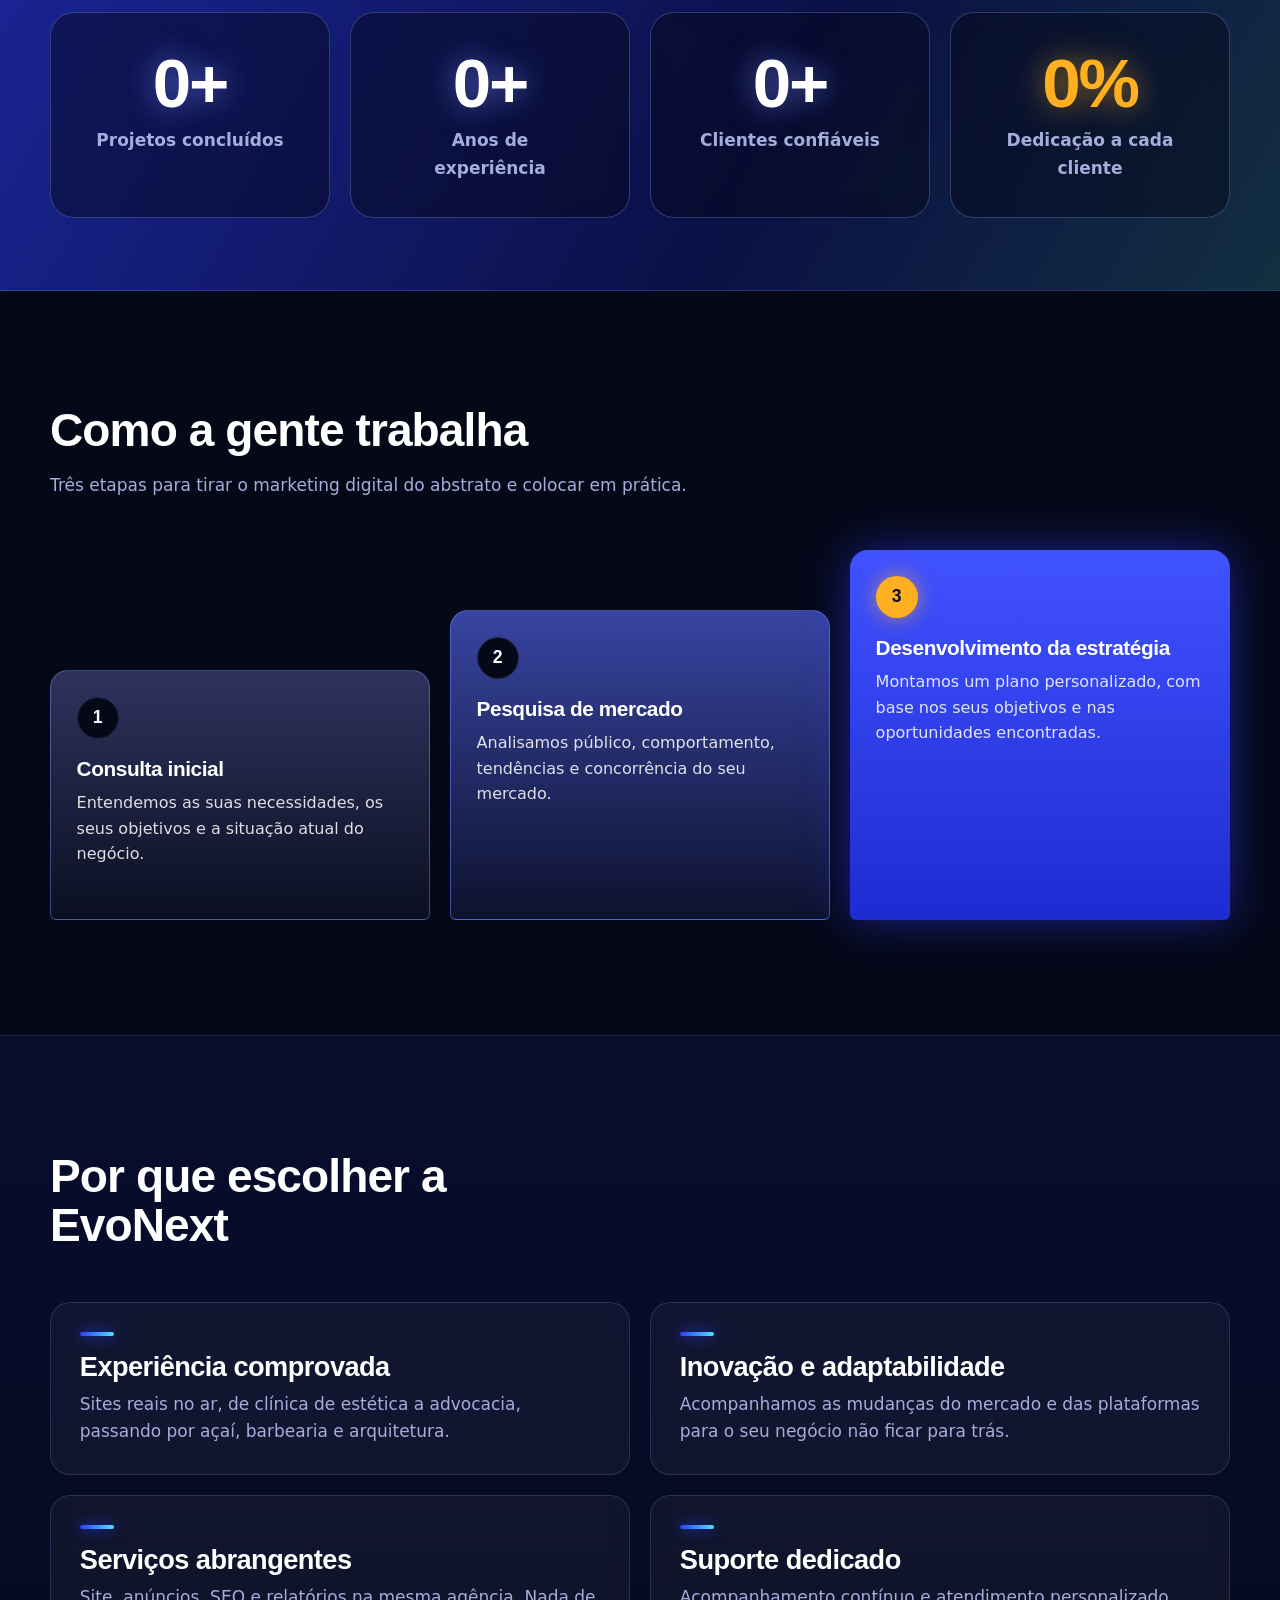
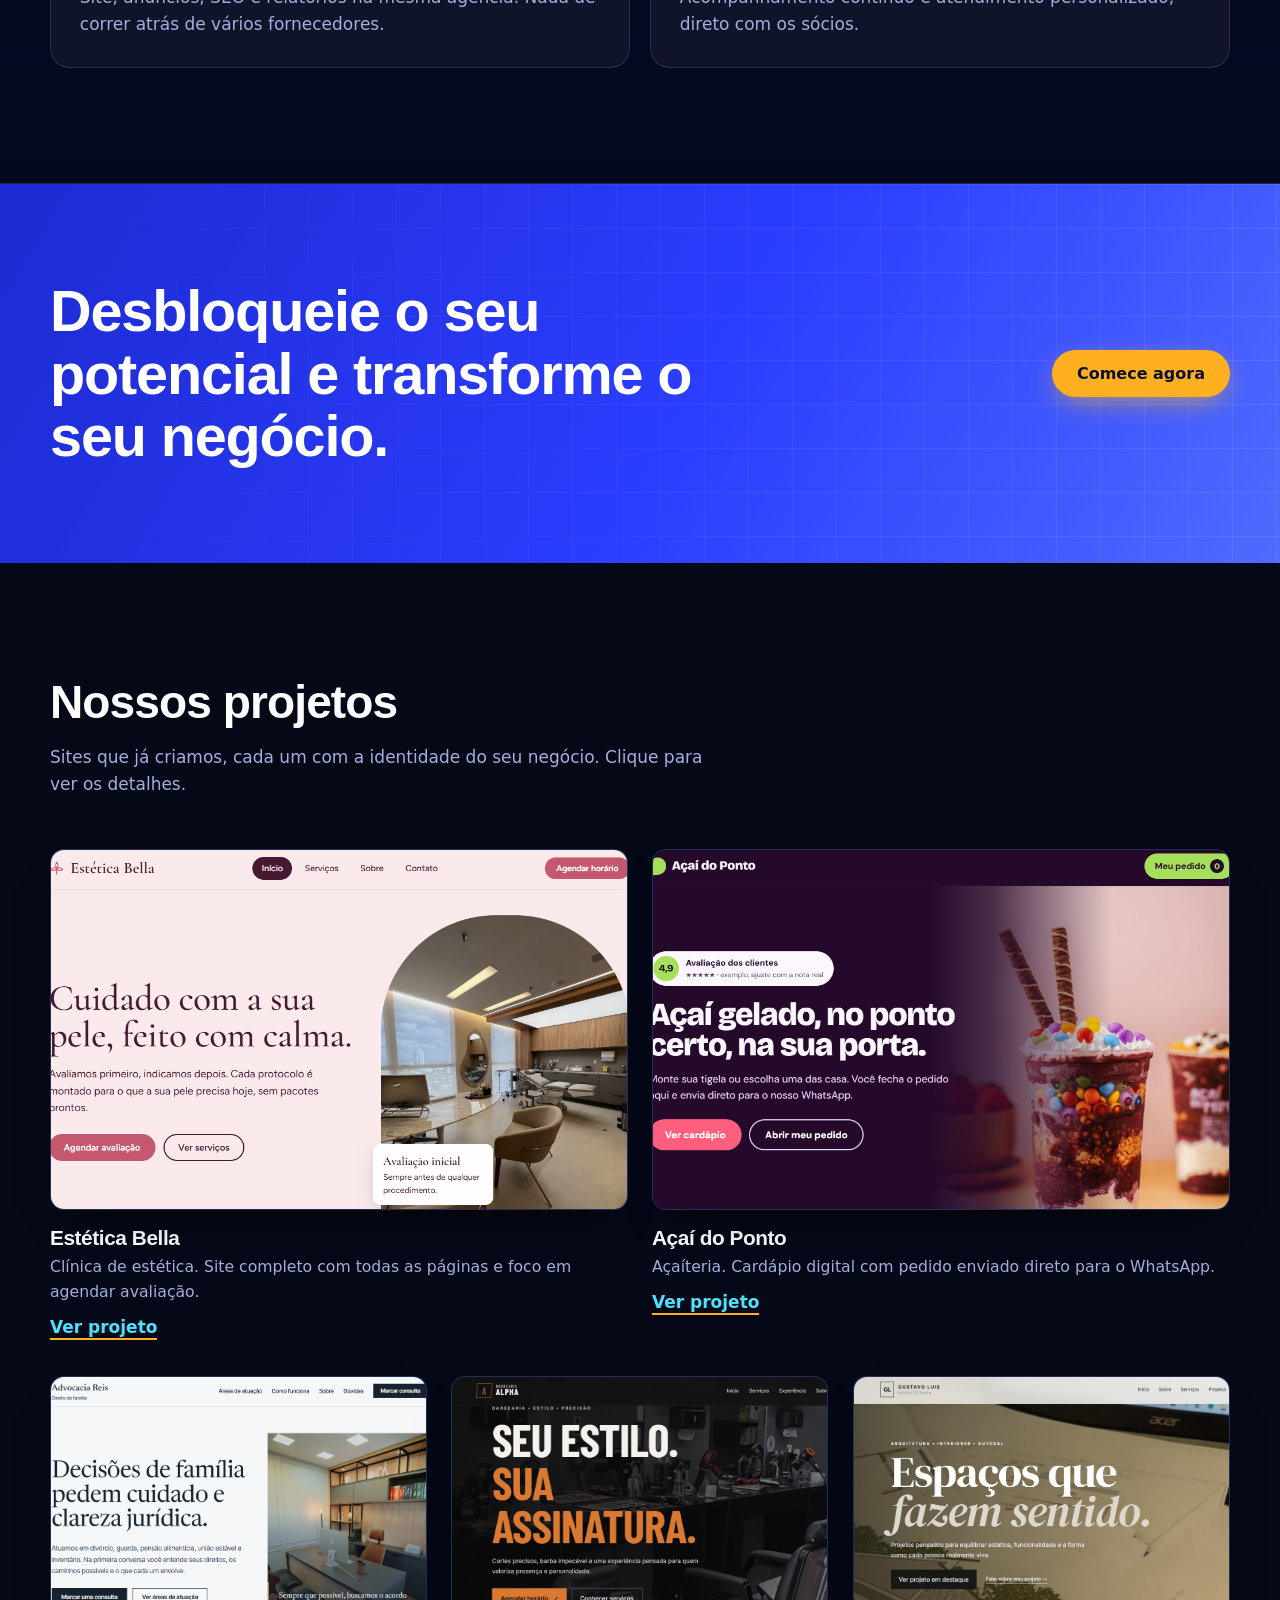
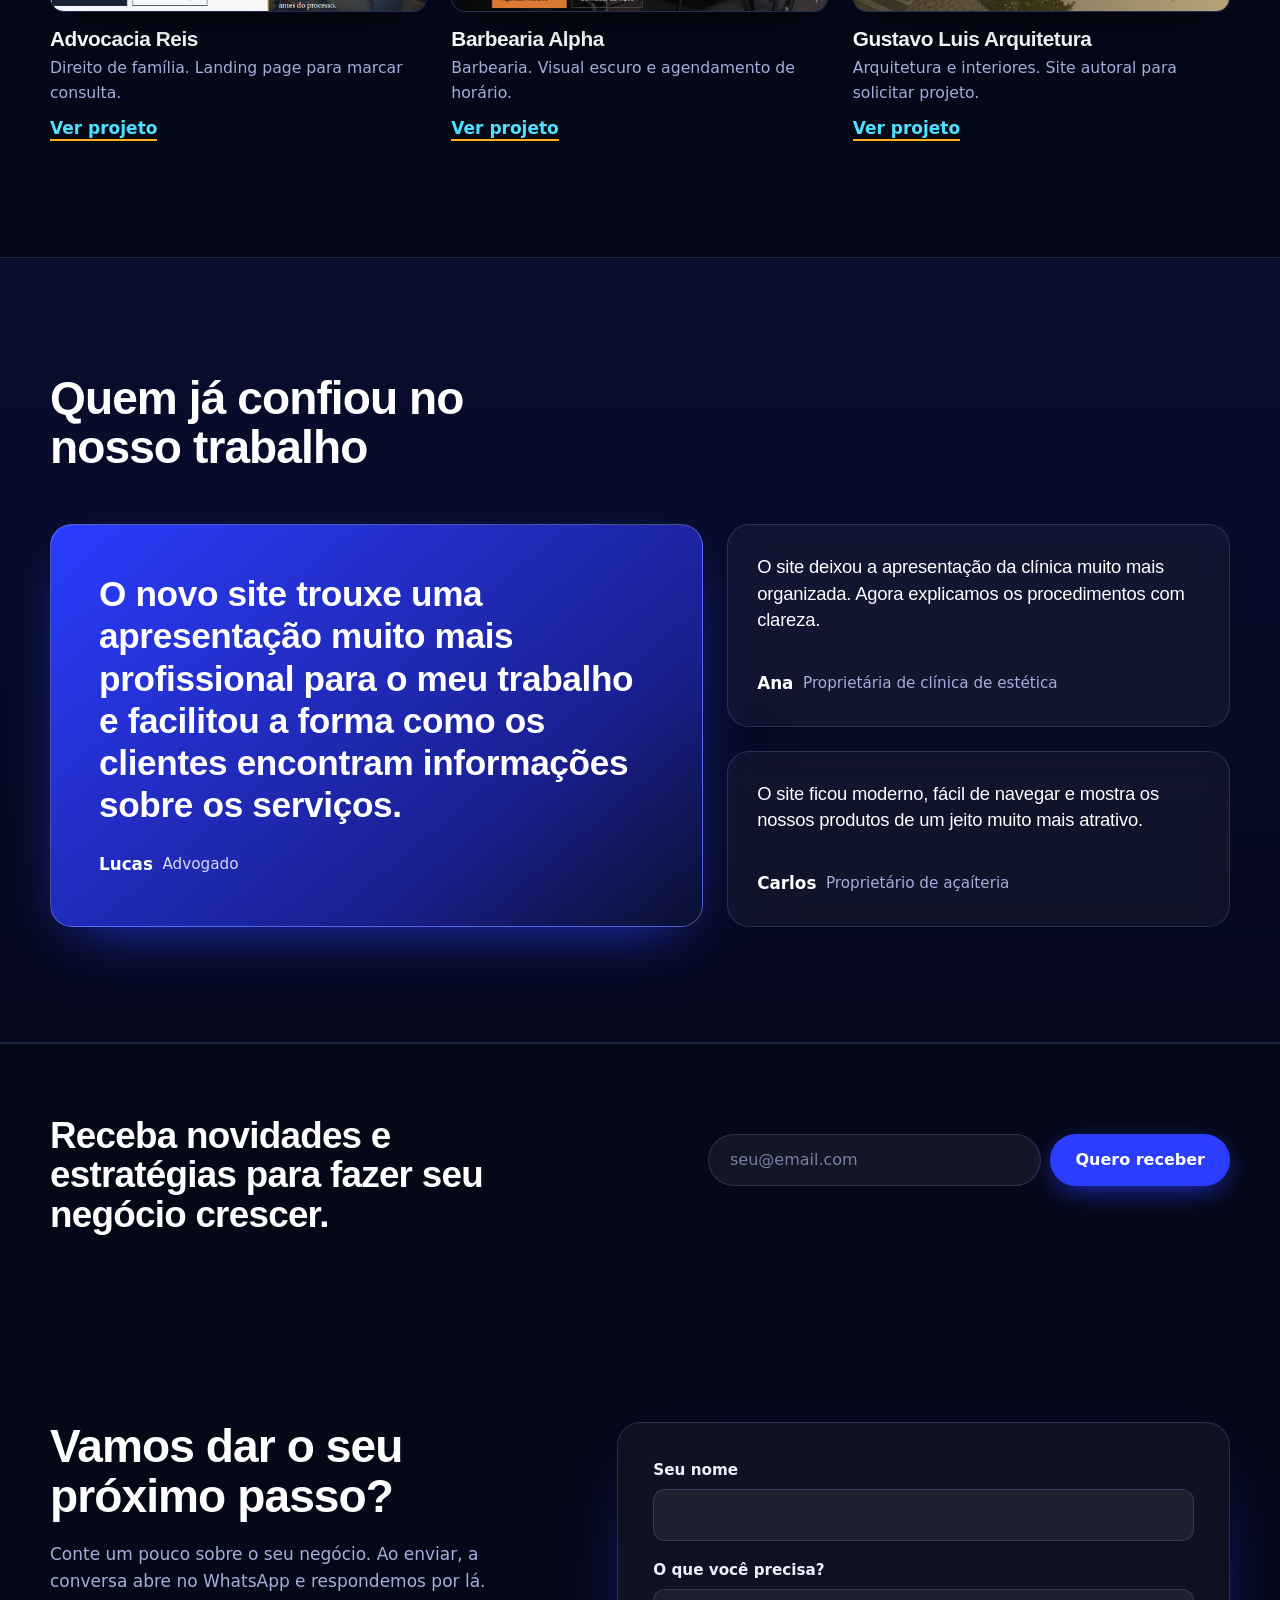
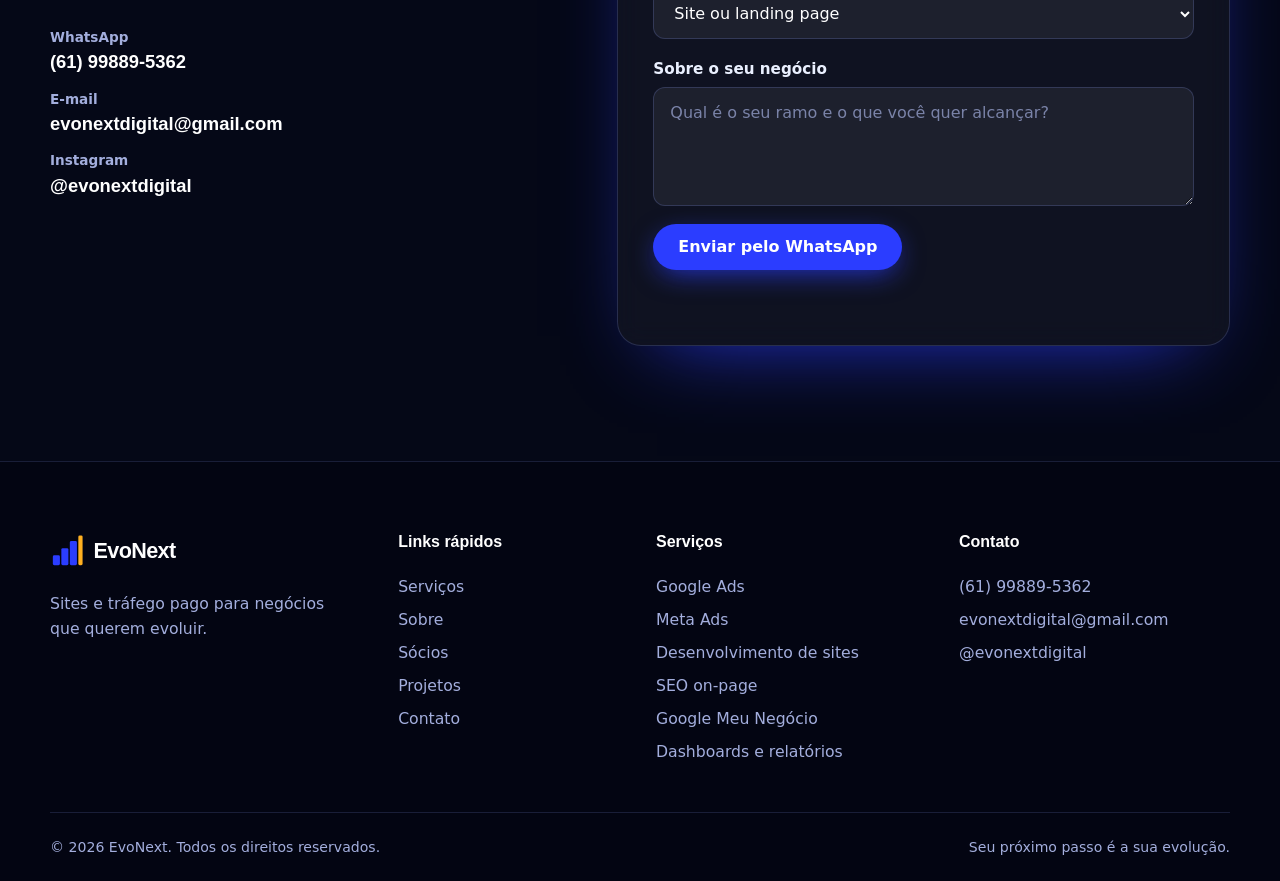
==== commit 9d5d0e12: "Add files via upload" ====
--- a/index.html
+++ b/index.html
@@ -292,18 +292,17 @@
           <h2>Quem já confiou no nosso trabalho</h2>
         </div>
         <div class="quotes">
-          <!-- DEMONSTRATIVOS: troque pelos depoimentos reais (com autorização) e remova a etiqueta .demo -->
           <figure class="quote quote-lg">
             <blockquote>O novo site trouxe uma apresentação muito mais profissional para o meu trabalho e facilitou a forma como os clientes encontram informações sobre os serviços.</blockquote>
-            <figcaption><b>Lucas</b>Advogado <em class="demo">depoimento de demonstração</em></figcaption>
+            <figcaption><b>Lucas</b>Advogado</figcaption>
           </figure>
           <figure class="quote">
             <blockquote>O site deixou a apresentação da clínica muito mais organizada. Agora explicamos os procedimentos com clareza.</blockquote>
-            <figcaption><b>Ana</b>Proprietária de clínica de estética <em class="demo">depoimento de demonstração</em></figcaption>
+            <figcaption><b>Ana</b>Proprietária de clínica de estética</figcaption>
           </figure>
           <figure class="quote">
             <blockquote>O site ficou moderno, fácil de navegar e mostra os nossos produtos de um jeito muito mais atrativo.</blockquote>
-            <figcaption><b>Carlos</b>Proprietário de açaíteria <em class="demo">depoimento de demonstração</em></figcaption>
+            <figcaption><b>Carlos</b>Proprietário de açaíteria</figcaption>
           </figure>
         </div>
       </div>
@@ -332,8 +331,8 @@
           <p class="muted">Conte um pouco sobre o seu negócio. Ao enviar, a conversa abre no WhatsApp e respondemos por lá.</p>
           <ul class="contact-list">
             <li><span>WhatsApp</span><a data-whatsapp data-msg="Olá! Vim pelo site da EvoNext." data-show="phone" href="#contato">(61) 99889-5362</a></li>
-            <li><span>E-mail</span><a data-show="email" href="mailto:contato@seudominio.com.br">contato@seudominio.com.br</a></li>
-            <li><span>Instagram</span><a data-show="instagram" href="#contato" target="_blank" rel="noopener">@evonext</a></li>
+            <li><span>E-mail</span><a data-show="email" href="mailto:evonextdigital@gmail.com">evonextdigital@gmail.com</a></li>
+            <li><span>Instagram</span><a data-show="instagram" href="https://www.instagram.com/evonextdigital/" target="_blank" rel="noopener">@evonextdigital</a></li>
           </ul>
         </div>
 
@@ -392,8 +391,8 @@
       <div>
         <h4>Contato</h4>
         <a data-whatsapp data-msg="Olá! Vim pelo site da EvoNext." data-show="phone" href="#contato">(61) 99889-5362</a>
-        <a data-show="email" href="mailto:contato@seudominio.com.br">contato@seudominio.com.br</a>
-        <a data-show="instagram" href="#contato" target="_blank" rel="noopener">@evonext</a>
+        <a data-show="email" href="mailto:evonextdigital@gmail.com">evonextdigital@gmail.com</a>
+        <a data-show="instagram" href="https://www.instagram.com/evonextdigital/" target="_blank" rel="noopener">@evonextdigital</a>
       </div>
     </div>
     <div class="wrap foot-base">
--- a/css/style.css
+++ b/css/style.css
@@ -0,0 +1,398 @@
+/* ==========================================================
+   EvoNext — folha de estilos (tema escuro / futurista)
+   Identidade mantida: cobalto + âmbar + escada de crescimento
+   Tipografia: Bricolage Grotesque (títulos) + Hanken Grotesk (texto)
+   ========================================================== */
+
+:root {
+  --bg: #050817;
+  --bg-2: #0A1030;
+  --text: #EAF0FF;
+  --text-soft: #A3AEDD;
+  --cobalt: #2B3DFF;
+  --cobalt-dark: #1D2BD1;
+  --blue-light: #8B99FF;
+  --cyan: #4DE1FF;
+  --amber: #FFB020;
+  --glass: rgba(255, 255, 255, .045);
+  --glass-strong: rgba(255, 255, 255, .08);
+  --stroke: rgba(140, 160, 255, .2);
+  --line: rgba(140, 160, 255, .16);
+
+  --f-display: "Bricolage Grotesque", "Trebuchet MS", "Segoe UI", sans-serif;
+  --f-body: "Hanken Grotesk", "Segoe UI", system-ui, -apple-system, sans-serif;
+
+  --wrap: 1180px;
+  --header-h: 72px;
+  --mx: 50vw;
+  --my: 20vh;
+}
+
+/* ---------- base ---------- */
+*, *::before, *::after { box-sizing: border-box; }
+html { scroll-behavior: smooth; scroll-padding-top: calc(var(--header-h) + 12px); background: var(--bg); color-scheme: dark; }
+body {
+  position: relative; z-index: 0; margin: 0;
+  font-family: var(--f-body); font-size: 1.0625rem; line-height: 1.6;
+  color: var(--text); background: var(--bg);
+  -webkit-font-smoothing: antialiased; overflow-x: hidden;
+}
+
+/* fundo fixo: brilhos + grade tecnológica */
+body::before {
+  content: ""; position: fixed; inset: 0; z-index: -2; pointer-events: none;
+  background:
+    radial-gradient(70rem 45rem at 88% -8%, rgba(43, 61, 255, .38), transparent 62%),
+    radial-gradient(55rem 40rem at -8% 42%, rgba(77, 225, 255, .10), transparent 62%),
+    radial-gradient(50rem 40rem at 60% 110%, rgba(43, 61, 255, .22), transparent 60%),
+    linear-gradient(rgba(140, 160, 255, .075) 1px, transparent 1px) 0 0 / 56px 56px,
+    linear-gradient(90deg, rgba(140, 160, 255, .075) 1px, transparent 1px) 0 0 / 56px 56px,
+    var(--bg);
+  -webkit-mask-image: radial-gradient(ellipse 120% 100% at 50% 30%, #000 45%, rgba(0, 0, 0, .35) 100%);
+          mask-image: radial-gradient(ellipse 120% 100% at 50% 30%, #000 45%, rgba(0, 0, 0, .35) 100%);
+}
+/* luz que segue o mouse */
+body::after {
+  content: ""; position: fixed; inset: 0; z-index: -1; pointer-events: none;
+  background: radial-gradient(520px circle at var(--mx) var(--my), rgba(77, 110, 255, .16), transparent 60%);
+}
+
+img { max-width: 100%; display: block; }
+a { color: inherit; }
+h1, h2, h3, h4 { font-family: var(--f-display); line-height: 1.08; margin: 0; letter-spacing: -.02em; color: #fff; }
+h2 { font-size: clamp(1.9rem, 3.6vw, 3rem); font-weight: 800; max-width: 20ch; }
+h3 { font-size: 1.3rem; font-weight: 700; }
+p { margin: 0 0 1rem; max-width: 62ch; }
+ul, ol { margin: 0; padding: 0; list-style: none; }
+
+.wrap { width: min(var(--wrap), 100% - 2.5rem); margin-inline: auto; }
+.muted { color: var(--text-soft); }
+.grad { background: linear-gradient(100deg, #8B99FF 0%, var(--cyan) 55%, #fff 100%); -webkit-background-clip: text; background-clip: text; color: transparent; }
+.sr { position: absolute; width: 1px; height: 1px; overflow: hidden; clip: rect(0 0 0 0); white-space: nowrap; }
+.skip { position: absolute; left: -999px; top: 8px; background: #fff; color: var(--bg); padding: .6rem 1rem; border-radius: 8px; z-index: 100; }
+.skip:focus { left: 8px; }
+:focus-visible { outline: 3px solid var(--amber); outline-offset: 3px; border-radius: 6px; }
+
+.progress { position: fixed; top: 0; left: 0; width: 100%; height: 3px; z-index: 80; transform: scaleX(0); transform-origin: left; background: linear-gradient(90deg, var(--cobalt), var(--cyan), var(--amber)); pointer-events: none; }
+
+/* ---------- botões ---------- */
+.btn {
+  display: inline-flex; align-items: center; justify-content: center;
+  padding: .9rem 1.5rem; border-radius: 999px; border: 1.5px solid transparent;
+  font: 700 1rem/1 var(--f-body); text-decoration: none; cursor: pointer;
+  transition: background-color .2s, color .2s, border-color .2s, box-shadow .25s, transform .2s;
+}
+.btn:hover { transform: translateY(-2px); }
+.btn-primary { background: var(--cobalt); color: #fff; box-shadow: 0 0 0 0 rgba(43, 61, 255, .5), 0 8px 28px -6px rgba(43, 61, 255, .8); }
+.btn-primary:hover { background: #4152FF; box-shadow: 0 0 0 4px rgba(43, 61, 255, .25), 0 10px 34px -4px rgba(77, 110, 255, .95); }
+.btn-ghost { border-color: var(--stroke); color: #fff; background: var(--glass); backdrop-filter: blur(6px); }
+.btn-ghost:hover { border-color: var(--blue-light); background: var(--glass-strong); }
+.btn-amber { background: var(--amber); color: #0B1030; box-shadow: 0 8px 28px -6px rgba(255, 176, 32, .7); }
+.btn-amber:hover { background: #ffc24d; box-shadow: 0 10px 34px -4px rgba(255, 176, 32, .9); }
+
+/* ---------- header ---------- */
+.site-header {
+  position: sticky; top: 0; z-index: 50; height: var(--header-h);
+  background: rgba(5, 8, 23, .6); backdrop-filter: blur(14px) saturate(140%);
+  border-bottom: 1px solid transparent; transition: border-color .2s, background-color .2s;
+}
+.site-header.is-scrolled { border-color: var(--line); background: rgba(5, 8, 23, .82); }
+.header-in { height: 100%; display: flex; align-items: center; justify-content: space-between; gap: 1.5rem; }
+.brand { display: inline-flex; align-items: center; gap: .6rem; text-decoration: none; font: 800 1.35rem/1 var(--f-display); letter-spacing: -.03em; color: #fff; }
+.nav { display: flex; align-items: center; gap: 1.6rem; }
+.nav a:not(.btn) { text-decoration: none; font-weight: 500; font-size: .98rem; color: var(--text-soft); padding-block: .3rem; border-bottom: 2px solid transparent; transition: color .2s, border-color .2s; }
+.nav a:not(.btn):hover { color: #fff; border-color: var(--cyan); }
+.nav .btn { padding: .7rem 1.2rem; font-size: .95rem; }
+
+.burger { display: none; width: 44px; height: 44px; border: 0; background: transparent; cursor: pointer; padding: 10px; }
+.burger span { display: block; height: 2.5px; background: #fff; border-radius: 2px; margin: 5px 0; transition: transform .2s, opacity .2s; }
+.burger[aria-expanded="true"] span:nth-child(1) { transform: translateY(7.5px) rotate(45deg); }
+.burger[aria-expanded="true"] span:nth-child(2) { opacity: 0; }
+.burger[aria-expanded="true"] span:nth-child(3) { transform: translateY(-7.5px) rotate(-45deg); }
+
+/* ---------- seções ---------- */
+.sec { padding-block: clamp(4rem, 9vw, 7.5rem); }
+.sec-mist { background: linear-gradient(180deg, rgba(43, 61, 255, .10), rgba(43, 61, 255, .03)); border-block: 1px solid var(--line); }
+.sec-head { margin-bottom: clamp(2rem, 4vw, 3.5rem); }
+.sec-head h2 { margin-bottom: 1rem; }
+
+.split { display: grid; grid-template-columns: 1fr 1.25fr; gap: clamp(2rem, 6vw, 5.5rem); align-items: start; }
+.split-head { position: sticky; top: calc(var(--header-h) + 2rem); }
+.split-head h2 { margin-bottom: 1.2rem; }
+
+/* efeito de brilho que acompanha o mouse dentro dos cartões */
+.glow { position: relative; }
+.glow::after {
+  content: ""; position: absolute; inset: 0; border-radius: inherit; pointer-events: none; opacity: 0; transition: opacity .3s;
+  background: radial-gradient(360px circle at var(--x, 50%) var(--y, 50%), rgba(110, 130, 255, .22), transparent 55%);
+}
+.glow:hover::after { opacity: 1; }
+
+/* revelar ao rolar */
+.reveal { opacity: 0; transform: translateY(26px); transition: opacity .8s ease, transform .8s cubic-bezier(.2, .8, .2, 1); transition-delay: var(--d, 0s); }
+.reveal.is-in { opacity: 1; transform: none; }
+
+/* ---------- hero ---------- */
+.hero { position: relative; padding-block: clamp(2.5rem, 6vw, 5rem) clamp(3rem, 7vw, 6rem); overflow: hidden; }
+.hero-canvas { position: absolute; inset: 0; width: 100%; height: 100%; z-index: 0; pointer-events: none;
+  -webkit-mask-image: linear-gradient(#000 70%, transparent); mask-image: linear-gradient(#000 70%, transparent); }
+.hero-grid { position: relative; z-index: 1; display: grid; grid-template-columns: 1.05fr .95fr; gap: clamp(2rem, 5vw, 4.5rem); align-items: end; }
+.chip { display: inline-flex; align-items: center; gap: .6rem; padding: .45rem .95rem; border-radius: 999px; border: 1px solid var(--stroke); background: var(--glass); backdrop-filter: blur(8px); font-size: .9rem; font-weight: 600; color: var(--text-soft); margin-bottom: 1.4rem; max-width: 100%; }
+.dot { width: 8px; height: 8px; border-radius: 50%; background: var(--cyan); box-shadow: 0 0 0 0 rgba(77, 225, 255, .7); animation: pulse 2s infinite; }
+@keyframes pulse { 70% { box-shadow: 0 0 0 9px rgba(77, 225, 255, 0); } 100% { box-shadow: 0 0 0 0 rgba(77, 225, 255, 0); } }
+.hero h1 { font-size: clamp(2.8rem, 6.4vw, 5.6rem); font-weight: 800; letter-spacing: -.045em; line-height: .96; margin-bottom: 1.6rem; }
+.lead { font-size: clamp(1.05rem, 1.5vw, 1.25rem); color: var(--text-soft); margin-bottom: 2rem; }
+.cta-row { display: flex; flex-wrap: wrap; gap: .8rem; }
+
+.stairs { position: relative; display: flex; align-items: flex-end; gap: 10px; height: clamp(340px, 46vw, 500px); }
+.stairs::before { content: ""; position: absolute; inset: -15% -10% -5% -10%; z-index: -1; background: radial-gradient(closest-side, rgba(43, 61, 255, .45), transparent); filter: blur(30px); }
+.step {
+  position: relative; flex: 1; min-width: 0; display: flex; flex-direction: column; justify-content: flex-start; gap: .25rem;
+  padding: 1rem .9rem; border-radius: 14px 14px 4px 4px; overflow: hidden; color: #fff;
+  animation: rise .9s cubic-bezier(.2, .8, .2, 1) both; transition: transform .3s, filter .3s;
+}
+.step:hover { transform: translateY(-8px); filter: brightness(1.15); }
+.step b { font: 700 1.05rem/1.1 var(--f-display); }
+.step span { font-size: .85rem; line-height: 1.3; opacity: .9; overflow-wrap: anywhere; }
+.s1 { height: 34%; background: linear-gradient(180deg, rgba(139, 153, 255, .38), rgba(139, 153, 255, .07)); border: 1px solid rgba(139, 153, 255, .45); animation-delay: .1s; }
+.s2 { height: 56%; background: linear-gradient(180deg, rgba(90, 110, 255, .7), rgba(90, 110, 255, .12)); border: 1px solid rgba(110, 130, 255, .6); animation-delay: .3s; }
+.s3 { height: 78%; background: linear-gradient(180deg, #4152FF, #1D2BD1); box-shadow: 0 0 42px rgba(43, 61, 255, .55); animation-delay: .5s; }
+.s4 { height: 100%; background: linear-gradient(180deg, #FFC85A, var(--amber)); color: #0B1030; box-shadow: 0 0 56px rgba(255, 176, 32, .45); animation-delay: .7s; }
+.next {
+  align-self: flex-start; font: 700 .78rem/1 var(--f-body); font-style: normal;
+  background: #050817; color: #fff; padding: .35rem .6rem; border-radius: 10px; margin-bottom: .5rem; line-height: 1.15;
+}
+@keyframes rise { from { height: 0; } }
+
+/* ---------- faixa de tecnologias ---------- */
+.marquee { overflow: hidden; border-block: 1px solid var(--line); background: rgba(255, 255, 255, .03); padding-block: 1rem; -webkit-mask-image: linear-gradient(90deg, transparent, #000 8%, #000 92%, transparent); mask-image: linear-gradient(90deg, transparent, #000 8%, #000 92%, transparent); }
+.marquee-track { display: flex; width: max-content; animation: slide 38s linear infinite; }
+.marquee:hover .marquee-track { animation-play-state: paused; }
+.marquee span { display: inline-flex; align-items: center; white-space: nowrap; font: 700 1.05rem/1 var(--f-display); letter-spacing: .02em; color: var(--text-soft); padding-right: 2.2rem; }
+.marquee span::after { content: ""; width: 8px; height: 8px; margin-left: 2.2rem; background: var(--cobalt); transform: rotate(45deg); box-shadow: 0 0 10px var(--cobalt); }
+.marquee span:nth-child(3n)::after { background: var(--amber); box-shadow: 0 0 10px var(--amber); }
+@keyframes slide { to { transform: translateX(-50%); } }
+
+/* ---------- serviços (acordeão) ---------- */
+.acc { border-top: 1px solid var(--line); }
+.acc details { border-bottom: 1px solid var(--line); transition: background-color .25s; }
+.acc details[open] { background: linear-gradient(90deg, rgba(43, 61, 255, .10), transparent); }
+.acc summary {
+  display: flex; align-items: center; gap: 1rem; padding: 1.35rem .5rem; cursor: pointer; list-style: none; color: #fff;
+  font: 700 clamp(1.15rem, 2vw, 1.5rem)/1.2 var(--f-display); letter-spacing: -.01em;
+}
+.acc summary::-webkit-details-marker { display: none; }
+.acc summary svg { width: 36px; height: 36px; flex: none; padding: 7px; border-radius: 10px; background: rgba(43, 61, 255, .2); border: 1px solid var(--stroke); stroke: var(--blue-light); fill: none; stroke-width: 1.8; stroke-linecap: round; stroke-linejoin: round; transition: background-color .2s, stroke .2s, box-shadow .2s; }
+.acc summary::after { content: "+"; margin-left: auto; font: 500 1.8rem/1 var(--f-body); color: var(--cyan); transition: transform .2s; }
+.acc summary:hover svg { box-shadow: 0 0 18px rgba(43, 61, 255, .7); }
+.acc details[open] summary::after { transform: rotate(45deg); }
+.acc details[open] summary svg { background: var(--cobalt); stroke: #fff; box-shadow: 0 0 20px rgba(43, 61, 255, .8); }
+.acc-body { padding: 0 .5rem 1.6rem calc(36px + 1rem + .5rem); color: var(--text-soft); }
+.acc-body ul { display: grid; gap: .35rem; color: var(--text); }
+.acc-body li { position: relative; padding-left: 1.2rem; }
+.acc-body li::before { content: ""; position: absolute; left: 0; top: .72em; width: 7px; height: 7px; border-radius: 2px; background: var(--amber); box-shadow: 0 0 8px rgba(255, 176, 32, .7); }
+
+/* ---------- sobre ---------- */
+.about { display: grid; grid-template-columns: 1.1fr 1fr; gap: clamp(2rem, 6vw, 5rem); align-items: center; }
+.about h2 { margin-bottom: 1.5rem; }
+.about p { color: var(--text-soft); }
+.quote-lema { font: 700 clamp(1.3rem, 2.2vw, 1.7rem)/1.25 var(--f-display); margin-top: 1.8rem; background: linear-gradient(100deg, #8B99FF, var(--cyan)); -webkit-background-clip: text; background-clip: text; color: transparent !important; }
+.pillars { display: grid; gap: 1.6rem; margin: 0; }
+.pillars div { padding: 1.1rem 1.3rem; border-left: 3px solid var(--cobalt); background: var(--glass); border-radius: 0 14px 14px 0; box-shadow: -8px 0 24px -10px rgba(43, 61, 255, .8); }
+.pillars div:nth-child(3) { border-color: var(--amber); box-shadow: -8px 0 24px -10px rgba(255, 176, 32, .8); }
+.pillars dt { font: 700 1.2rem/1.2 var(--f-display); margin-bottom: .3rem; color: #fff; }
+.pillars dd { margin: 0; color: var(--text-soft); }
+
+/* ---------- sócios ---------- */
+.people { display: grid; grid-template-columns: 1fr 1fr; gap: 1.5rem; }
+.person { display: grid; grid-template-columns: 190px 1fr; gap: 1.5rem; padding: 1.5rem; background: var(--glass); border: 1px solid var(--stroke); border-radius: 22px; backdrop-filter: blur(10px); align-items: start; transition: border-color .3s, transform .3s; }
+.person:hover { border-color: rgba(139, 153, 255, .5); transform: translateY(-4px); }
+.avatar { position: relative; aspect-ratio: 4 / 5; border-radius: 16px; background: rgba(43, 61, 255, .2); overflow: hidden; display: grid; place-items: center; box-shadow: 0 0 0 1px var(--stroke), 0 12px 30px -10px rgba(43, 61, 255, .6); }
+.avatar::before { content: attr(data-initials); font: 800 2.6rem/1 var(--f-display); color: var(--blue-light); }
+.avatar img { position: absolute; inset: 0; width: 100%; height: 100%; object-fit: cover; }
+.person h3 { font-size: 1.5rem; }
+.role { color: var(--cyan); font-weight: 700; margin: .15rem 0 .8rem; }
+.person p:not(.role) { color: var(--text-soft); font-size: .98rem; }
+.tags { display: flex; flex-wrap: wrap; gap: .4rem; }
+.tags li { font-size: .82rem; font-weight: 600; padding: .3rem .7rem; border-radius: 999px; background: rgba(43, 61, 255, .18); border: 1px solid var(--stroke); color: #D5DBFF; }
+
+/* ---------- números ---------- */
+.numbers { padding-block: clamp(3rem, 6vw, 4.5rem); background: linear-gradient(120deg, rgba(43, 61, 255, .55), rgba(29, 43, 209, .25) 60%, rgba(77, 225, 255, .18)); border-block: 1px solid var(--stroke); }
+.num-grid { display: grid; grid-template-columns: repeat(4, minmax(0, 1fr)); gap: 1.25rem; }
+.num { text-align: center; padding: clamp(1.4rem, 3vw, 2.2rem) 1rem; border-radius: 24px; background: rgba(5, 8, 23, .45); border: 1px solid rgba(160, 175, 255, .28); backdrop-filter: blur(10px); }
+.num strong { display: block; font: 800 clamp(2.6rem, 5.4vw, 4.4rem)/1 var(--f-display); letter-spacing: -.03em; color: #fff; text-shadow: 0 0 30px rgba(120, 140, 255, .7); font-variant-numeric: tabular-nums; }
+.num span { display: block; margin: .6rem auto 0; max-width: 16ch; font-weight: 600; color: var(--text-soft); }
+.num:last-child strong { color: var(--amber); text-shadow: 0 0 30px rgba(255, 176, 32, .6); }
+
+/* ---------- processo ---------- */
+.process { display: grid; grid-template-columns: repeat(3, 1fr); gap: 1.25rem; align-items: end; }
+.process li { padding: 1.6rem; border-radius: 18px 18px 6px 6px; color: #fff; }
+.process li:nth-child(1) { background: linear-gradient(180deg, rgba(139, 153, 255, .3), rgba(139, 153, 255, .05)); border: 1px solid rgba(139, 153, 255, .4); min-height: 250px; }
+.process li:nth-child(2) { background: linear-gradient(180deg, rgba(90, 110, 255, .6), rgba(90, 110, 255, .1)); border: 1px solid rgba(110, 130, 255, .55); min-height: 310px; }
+.process li:nth-child(3) { background: linear-gradient(180deg, #4152FF, #1D2BD1); box-shadow: 0 0 46px rgba(43, 61, 255, .5); min-height: 370px; }
+.p-n { display: inline-grid; place-items: center; width: 42px; height: 42px; border-radius: 50%; background: #050817; border: 1px solid var(--stroke); color: #fff; font: 800 1.1rem/1 var(--f-display); margin-bottom: 1.2rem; }
+.process li:nth-child(3) .p-n { background: var(--amber); color: #0B1030; border: 0; box-shadow: 0 0 20px rgba(255, 176, 32, .6); }
+.process h3 { margin-bottom: .6rem; }
+.process p { margin: 0; font-size: 1rem; color: rgba(255, 255, 255, .86); }
+
+/* ---------- diferenciais ---------- */
+.reasons { display: grid; grid-template-columns: 1fr 1fr; gap: 1.25rem; }
+.reasons div { padding: 1.8rem; border-radius: 20px; background: var(--glass); border: 1px solid var(--stroke); backdrop-filter: blur(8px); transition: border-color .3s, transform .3s; }
+.reasons div:hover { border-color: rgba(139, 153, 255, .5); transform: translateY(-4px); }
+.reasons h3 { font-size: clamp(1.3rem, 2.2vw, 1.7rem); margin-bottom: .6rem; }
+.reasons h3::before { content: ""; display: block; width: 34px; height: 4px; border-radius: 2px; margin-bottom: 1rem; background: linear-gradient(90deg, var(--cobalt), var(--cyan)); box-shadow: 0 0 14px rgba(43, 61, 255, .9); }
+.reasons p { margin: 0; color: var(--text-soft); }
+
+/* ---------- CTA ---------- */
+.cta-band { position: relative; overflow: hidden; padding-block: clamp(3.5rem, 8vw, 6rem); background: linear-gradient(120deg, #1D2BD1, #2B3DFF 55%, #4D6BFF); }
+.cta-band::before { content: ""; position: absolute; inset: 0; background: linear-gradient(rgba(255, 255, 255, .09) 1px, transparent 1px) 0 0 / 44px 44px, linear-gradient(90deg, rgba(255, 255, 255, .09) 1px, transparent 1px) 0 0 / 44px 44px; -webkit-mask-image: linear-gradient(90deg, transparent, #000); mask-image: linear-gradient(90deg, transparent, #000); }
+.cta-in { position: relative; display: flex; align-items: center; justify-content: space-between; gap: 2rem; flex-wrap: wrap; }
+.cta-in h2 { max-width: 22ch; font-size: clamp(2rem, 4.6vw, 3.6rem); }
+
+/* ---------- projetos ---------- */
+.projects { display: grid; grid-template-columns: repeat(6, 1fr); gap: 2.2rem 1.5rem; }
+.proj { grid-column: span 2; display: block; text-decoration: none; perspective: 900px; }
+.proj-lg { grid-column: span 3; }
+.shot { aspect-ratio: 16 / 10; border-radius: 14px; overflow: hidden; background: var(--bg-2); border: 1px solid var(--stroke); box-shadow: 0 20px 40px -22px rgba(0, 0, 0, .9); transition: transform .25s ease-out, box-shadow .3s, border-color .3s; transform-style: preserve-3d; will-change: transform; }
+.proj:hover .shot { border-color: rgba(139, 153, 255, .7); box-shadow: 0 0 0 1px rgba(139, 153, 255, .4), 0 24px 60px -18px rgba(43, 61, 255, .8); }
+.shot img { width: 100%; height: 100%; object-fit: cover; object-position: center top; transition: transform .5s cubic-bezier(.2, .8, .2, 1); }
+.proj:hover .shot img { transform: scale(1.05); }
+.proj:nth-child(4) .shot img, .proj:nth-child(5) .shot img { object-position: left top; } /* prints mais largos: mostra o lado do título */
+.proj-info { padding-top: 1rem; }
+.proj-info h3 { margin-bottom: .3rem; }
+.proj-info p { color: var(--text-soft); font-size: .98rem; margin-bottom: .6rem; }
+.link { font-weight: 700; color: var(--cyan); border-bottom: 2px solid var(--amber); padding-bottom: 1px; }
+.proj:hover .link { border-color: var(--cyan); }
+
+/* ---------- depoimentos ---------- */
+.quotes { display: grid; grid-template-columns: 1.3fr 1fr; grid-template-rows: auto auto; gap: 1.5rem; }
+.quote { margin: 0; padding: 1.8rem; background: var(--glass); border: 1px solid var(--stroke); backdrop-filter: blur(10px); border-radius: 22px; display: flex; flex-direction: column; justify-content: space-between; gap: 1.5rem; }
+.quote-lg { grid-row: span 2; background: linear-gradient(140deg, #2B3DFF, #1A1F8F 70%, #0B1030); border: 1px solid rgba(160, 175, 255, .4); padding: clamp(1.8rem, 4vw, 3rem); box-shadow: 0 20px 60px -25px rgba(43, 61, 255, .9); }
+.quote blockquote { margin: 0; font: 500 1.15rem/1.45 var(--f-display); letter-spacing: -.01em; color: #fff; }
+.quote-lg blockquote { font-size: clamp(1.5rem, 2.8vw, 2.2rem); font-weight: 700; line-height: 1.2; }
+.quote figcaption { font-size: .95rem; display: flex; flex-wrap: wrap; align-items: center; gap: .3rem .6rem; color: var(--text-soft); }
+.quote-lg figcaption { color: rgba(255, 255, 255, .82); }
+.quote figcaption b { color: #fff; font-size: 1.05rem; }
+.demo { font-style: normal; font-size: .75rem; font-weight: 700; padding: .2rem .55rem; border-radius: 999px; background: var(--amber); color: #0B1030; }
+
+/* ---------- newsletter ---------- */
+.news { padding-block: clamp(3rem, 6vw, 4.5rem); border-top: 1px solid var(--line); }
+.news-in { display: grid; grid-template-columns: 1.2fr 1fr; gap: 2rem; align-items: center; }
+.news h2 { font-size: clamp(1.6rem, 3vw, 2.3rem); max-width: 24ch; }
+.news-form { display: grid; grid-template-columns: 1fr auto; gap: .6rem; }
+.news-form .form-msg { grid-column: 1 / -1; }
+input, select, textarea {
+  width: 100%; font: 500 1rem/1.4 var(--f-body); color: #fff; background: rgba(255, 255, 255, .06);
+  border: 1.5px solid var(--stroke); border-radius: 12px; padding: .85rem 1rem;
+}
+input::placeholder, textarea::placeholder { color: rgba(163, 174, 221, .7); }
+select option { background: #0A1030; color: #fff; }
+input:focus, select:focus, textarea:focus { outline: none; border-color: var(--cyan); box-shadow: 0 0 0 3px rgba(77, 225, 255, .2); }
+.news-form input { border-radius: 999px; padding-inline: 1.3rem; }
+
+/* ---------- contato ---------- */
+.contact-list { display: grid; gap: .9rem; margin-top: 2rem; }
+.contact-list li { display: grid; gap: .1rem; }
+.contact-list span { font-size: .85rem; font-weight: 600; color: var(--text-soft); }
+.contact-list a, .contact-list em { font: 700 1.15rem/1.3 var(--f-display); font-style: normal; text-decoration: none; color: #fff; }
+.contact-list a:hover { color: var(--cyan); }
+.form { display: grid; gap: 1.1rem; padding: clamp(1.4rem, 3vw, 2.2rem); background: var(--glass); border: 1px solid var(--stroke); border-radius: 24px; backdrop-filter: blur(12px); box-shadow: 0 30px 80px -40px rgba(43, 61, 255, .9); }
+.field { display: grid; gap: .4rem; }
+.field label { font-weight: 700; font-size: .95rem; }
+textarea { resize: vertical; }
+.form .btn { justify-self: start; }
+.form-msg { margin: 0; min-height: 1.4em; font-weight: 600; font-size: .95rem; }
+.form-msg.is-error { color: #FF8A80; }
+.form-msg.is-ok { color: #5BE49B; }
+input.is-invalid { border-color: #FF8A80; }
+
+/* ---------- rodapé ---------- */
+.footer { background: #030512; border-top: 1px solid var(--line); color: var(--text-soft); padding-top: clamp(3rem, 6vw, 4.5rem); font-size: .98rem; }
+.foot-grid { display: grid; grid-template-columns: 1.4fr 1fr 1.2fr 1.2fr; gap: 2rem; padding-bottom: 3rem; }
+.foot-brand p { margin-top: 1rem; max-width: 28ch; }
+.footer h4 { font: 700 1rem/1 var(--f-display); color: #fff; margin-bottom: 1rem; letter-spacing: 0; }
+.footer nav, .foot-grid > div:not(.foot-brand) { display: flex; flex-direction: column; gap: .5rem; align-items: flex-start; }
+.footer a { text-decoration: none; }
+.footer a:hover { color: var(--cyan); }
+.foot-base { display: flex; justify-content: space-between; flex-wrap: wrap; gap: .6rem 2rem; padding-block: 1.4rem; border-top: 1px solid var(--line); font-size: .88rem; }
+
+.wa-float {
+  position: fixed; right: 1.2rem; bottom: 1.2rem; z-index: 60; width: 58px; height: 58px; display: grid; place-items: center;
+  border-radius: 50%; background: #1FAF54; box-shadow: 0 0 0 0 rgba(31, 175, 84, .6), 0 6px 22px rgba(0, 0, 0, .5); transition: transform .2s; animation: waPulse 2.6s infinite;
+}
+.wa-float:hover { transform: scale(1.08); }
+.wa-float svg { width: 30px; height: 30px; fill: none; stroke: #fff; stroke-width: 1.9; stroke-linecap: round; stroke-linejoin: round; }
+@keyframes waPulse { 70% { box-shadow: 0 0 0 16px rgba(31, 175, 84, 0), 0 6px 22px rgba(0, 0, 0, .5); } 100% { box-shadow: 0 0 0 0 rgba(31, 175, 84, 0), 0 6px 22px rgba(0, 0, 0, .5); } }
+
+/* ==========================================================
+   Páginas de projeto (cases)
+   ========================================================== */
+.case-top { padding-block: 1.4rem; }
+.back { display: inline-flex; align-items: center; gap: .4rem; text-decoration: none; font-weight: 700; color: var(--cyan); }
+.back:hover { text-decoration: underline; }
+.case-hero { padding-block: clamp(1.5rem, 4vw, 3rem) clamp(2rem, 5vw, 4rem); }
+.case-hero h1 { font-size: clamp(2.4rem, 5.5vw, 4.6rem); font-weight: 800; letter-spacing: -.04em; margin-bottom: 1rem; }
+.case-hero .lead { max-width: 60ch; }
+.case-shot { border-radius: 18px; overflow: hidden; border: 1px solid var(--stroke); background: var(--bg-2); box-shadow: 0 30px 90px -30px rgba(43, 61, 255, .8); }
+.case-shot img { width: 100%; height: auto; }
+.case-body { display: grid; grid-template-columns: 1fr 1fr; gap: clamp(2rem, 5vw, 4rem); padding-block: clamp(3rem, 6vw, 5rem); }
+.case-body h2 { font-size: clamp(1.5rem, 2.6vw, 2rem); margin-bottom: 1rem; }
+.case-body li { position: relative; padding: .55rem 0 .55rem 1.4rem; border-bottom: 1px solid var(--line); }
+.case-body li::before { content: ""; position: absolute; left: 0; top: 1.15em; width: 8px; height: 8px; border-radius: 2px; background: var(--amber); box-shadow: 0 0 8px rgba(255, 176, 32, .7); }
+.swatches { display: flex; gap: .6rem; flex-wrap: wrap; margin-bottom: 1.2rem; }
+.swatch { width: 64px; height: 64px; border-radius: 14px; border: 1px solid var(--stroke); }
+.swatch-label { font-size: .85rem; color: var(--text-soft); }
+.case-cta { background: linear-gradient(120deg, #1D2BD1, #2B3DFF 55%, #4D6BFF); padding-block: clamp(3rem, 6vw, 5rem); }
+.case-cta .cta-in h2 { font-size: clamp(1.8rem, 3.6vw, 2.8rem); }
+.case-note { margin: 1.4rem 0 0; font-size: .9rem; color: var(--text-soft); }
+
+/* ---------- responsivo ---------- */
+@media (max-width: 960px) {
+  .hero-grid, .split, .about, .news-in, .case-body { grid-template-columns: minmax(0, 1fr); }
+  .split-head { position: static; }
+  .stairs { height: 380px; }
+  .people { grid-template-columns: 1fr; }
+  .num-grid { grid-template-columns: repeat(2, minmax(0, 1fr)); }
+  .process { grid-template-columns: 1fr; align-items: stretch; }
+  .process li { min-height: 0 !important; }
+  .projects { grid-template-columns: 1fr 1fr; }
+  .proj, .proj-lg { grid-column: span 1; }
+  .quotes { grid-template-columns: 1fr; }
+  .quote-lg { grid-row: auto; }
+  .foot-grid { grid-template-columns: 1fr 1fr; }
+}
+
+@media (max-width: 860px) {
+  .burger { display: block; }
+  .nav {
+    position: absolute; top: var(--header-h); left: 0; right: 0; flex-direction: column; align-items: stretch; gap: 0;
+    background: rgba(5, 8, 23, .96); border-bottom: 1px solid var(--line); padding: .5rem 1.25rem 1.25rem;
+    transform: translateY(-8px); opacity: 0; visibility: hidden; transition: opacity .2s, transform .2s, visibility .2s;
+  }
+  .nav.is-open { transform: none; opacity: 1; visibility: visible; }
+  .nav a:not(.btn) { padding: .9rem 0; border-bottom: 1px solid var(--line); }
+  .nav .btn { margin-top: 1rem; }
+}
+
+@media (max-width: 620px) {
+  .person { grid-template-columns: 1fr; }
+  .avatar { max-width: 220px; }
+  .projects { grid-template-columns: minmax(0, 1fr); }
+  .reasons { grid-template-columns: 1fr; }
+  .news-form { grid-template-columns: 1fr; }
+  .foot-grid { grid-template-columns: 1fr; }
+  .acc-body { padding-left: .5rem; }
+  .stairs { gap: 6px; height: 340px; }
+  .step { padding: .8rem .55rem; }
+  .step b { font-size: .92rem; }
+  .step span { font-size: .7rem; }
+  .chip { border-radius: 18px; }
+  .next { font-size: .68rem; padding: .3rem .5rem; }
+}
+
+@media (prefers-reduced-motion: reduce) {
+  html { scroll-behavior: auto; }
+  .step, .marquee-track, .dot, .wa-float { animation: none; }
+  .reveal { opacity: 1; transform: none; }
+  * { transition-duration: .01ms !important; }
+}
